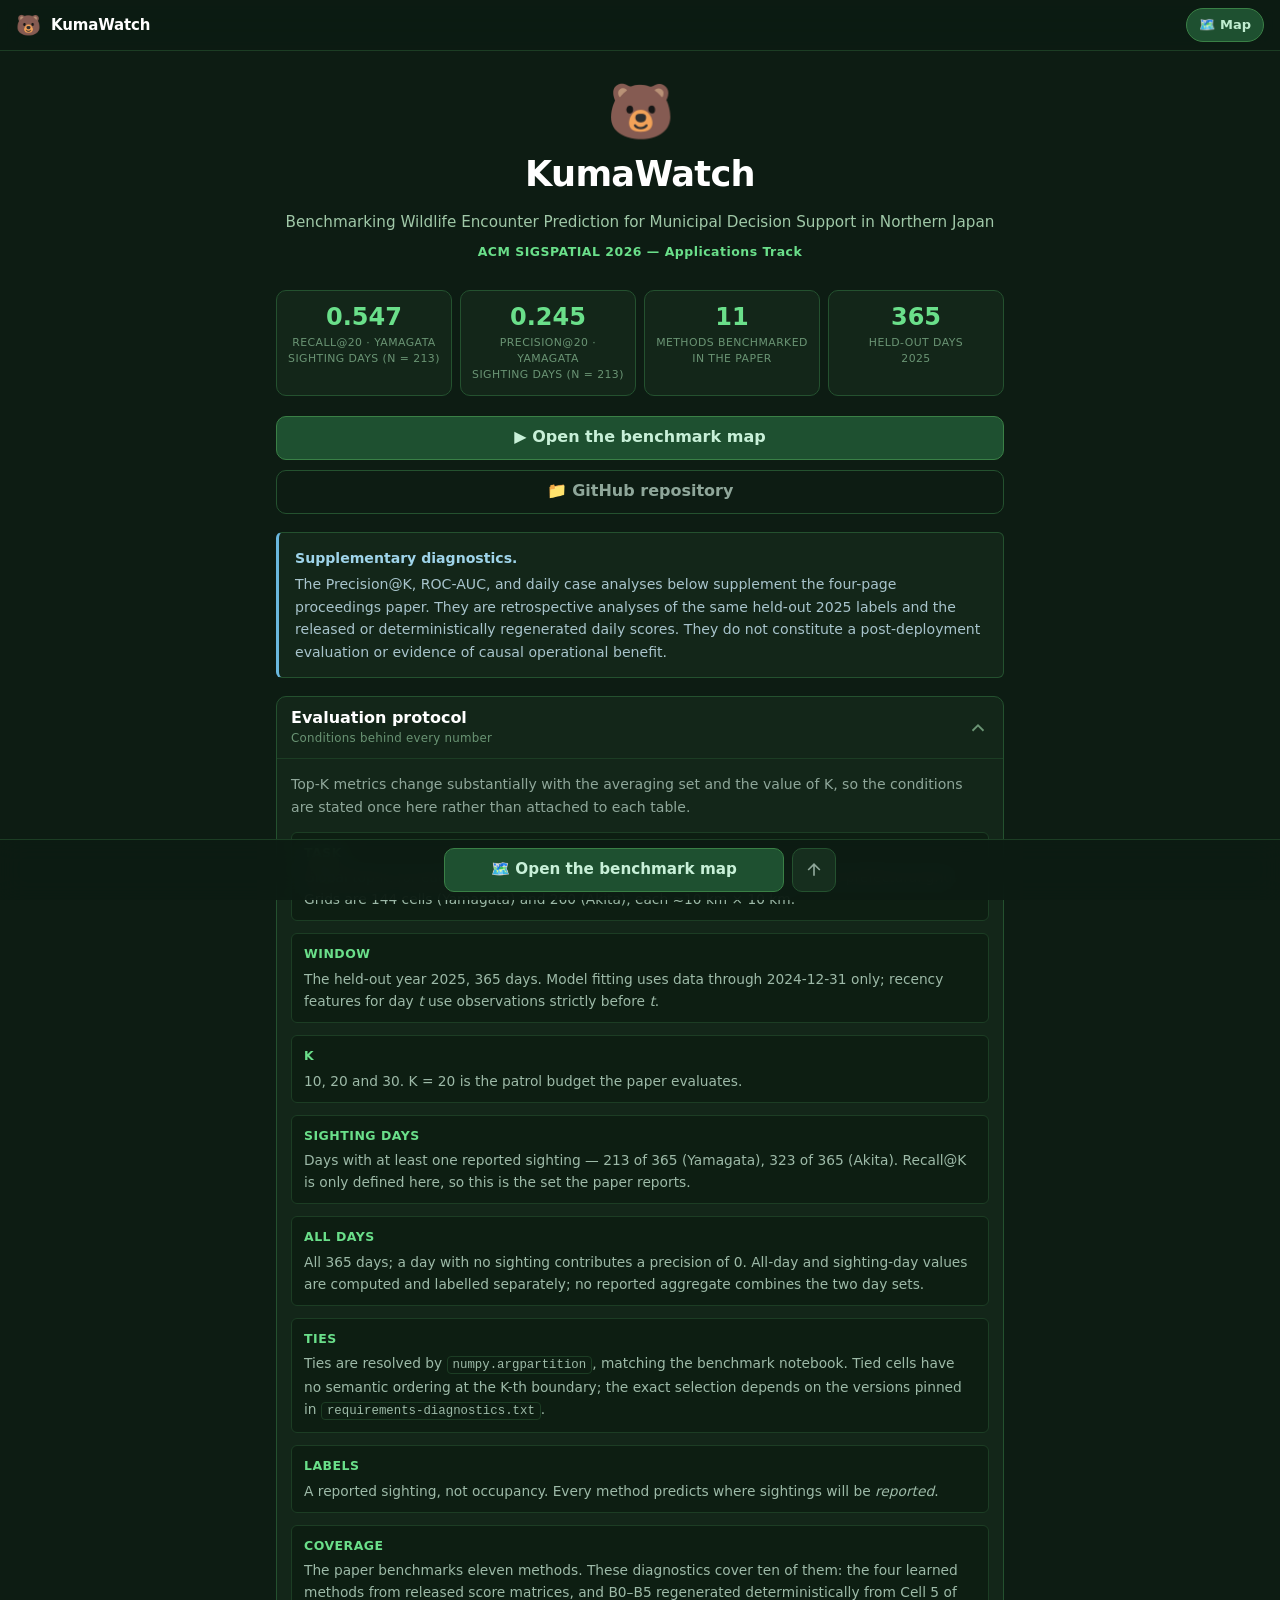
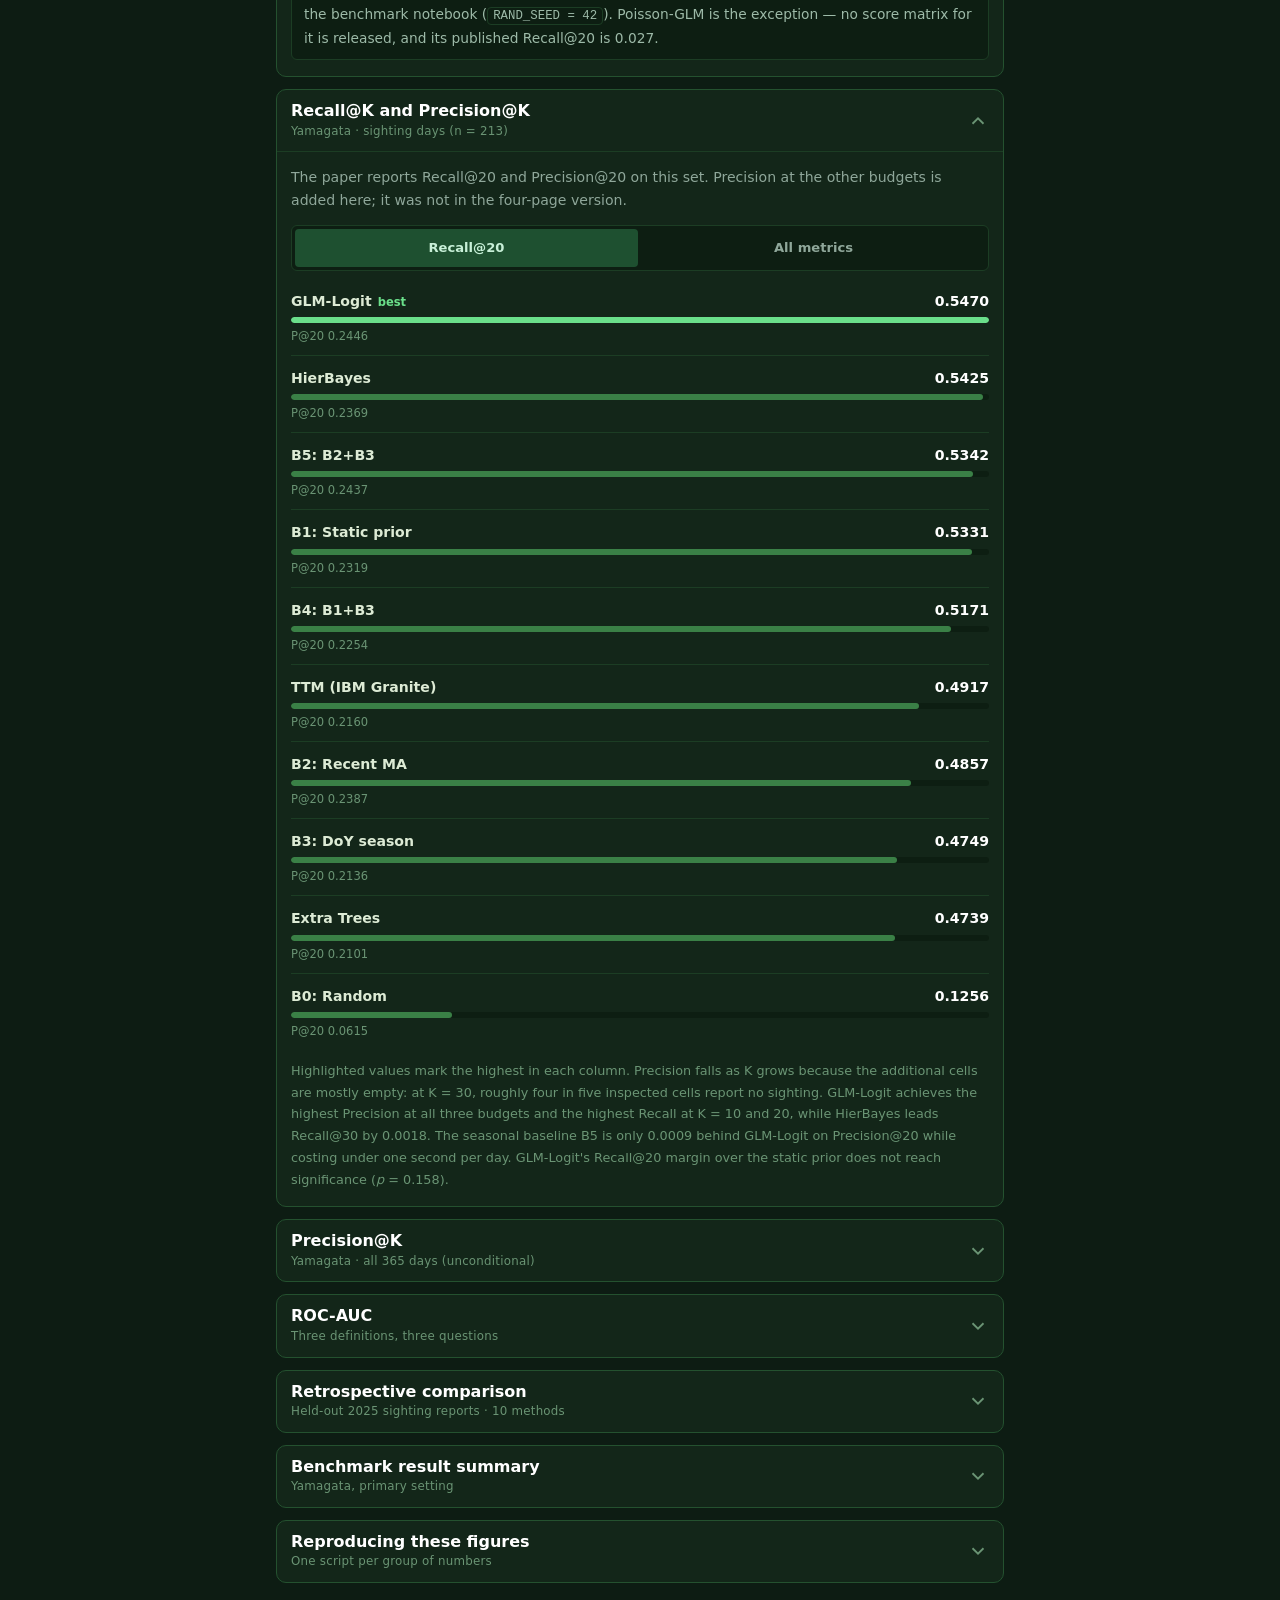
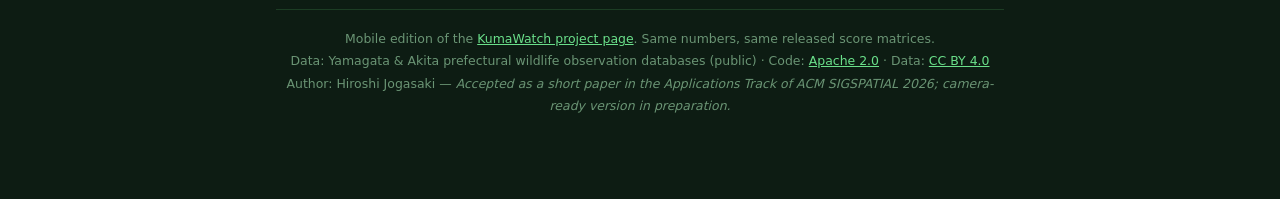
==== index.html @ cf64070d "Add the mobile edition of the KumaWatch site Rebuilds the KumaWatch GitHub Pages site (landing page " ====
<!DOCTYPE html>
<html lang="en">
<head>
<meta charset="UTF-8">
<meta name="viewport" content="width=device-width,initial-scale=1,viewport-fit=cover">
<meta name="theme-color" content="#0d1c13">
<meta name="description" content="KumaWatch — mobile edition. Cost-annotated top-K benchmark of eleven wildlife-encounter prediction methods on held-out 2025 sighting records from Yamagata and Akita, Japan.">
<meta name="apple-mobile-web-app-capable" content="yes">
<meta name="mobile-web-app-capable" content="yes">
<meta name="apple-mobile-web-app-status-bar-style" content="black-translucent">
<meta name="apple-mobile-web-app-title" content="KumaWatch">
<meta name="format-detection" content="telephone=no">
<title>KumaWatch 🐻 — Cost-Annotated Top-K Benchmark (Mobile)</title>
<link rel="manifest" href="manifest.webmanifest">
<link rel="icon" href="icons/icon.svg" type="image/svg+xml">
<link rel="apple-touch-icon" href="icons/apple-touch-icon.png">
<link rel="stylesheet" href="assets/base.css">
<link rel="stylesheet" href="assets/index.css">
</head>
<body>

<header class="topbar">
  <span class="mark" aria-hidden="true">🐻</span>
  <span class="name">KumaWatch</span>
  <span class="spacer"></span>
  <a class="go" href="map.html">🗺️ Map</a>
</header>

<div class="wrap">

  <div class="hero">
    <div class="bear" aria-hidden="true">🐻</div>
    <h1>KumaWatch</h1>
    <p class="sub">Benchmarking Wildlife Encounter Prediction for Municipal Decision Support in Northern Japan</p>
    <p class="conf">ACM SIGSPATIAL 2026 — Applications Track</p>
  </div>

  <div class="stats">
    <div class="stat"><div class="stat-num">0.547</div><div class="stat-lbl">Recall@20 · Yamagata<br>sighting days (n = 213)</div></div>
    <div class="stat"><div class="stat-num">0.245</div><div class="stat-lbl">Precision@20 · Yamagata<br>sighting days (n = 213)</div></div>
    <div class="stat"><div class="stat-num">11</div><div class="stat-lbl">Methods benchmarked<br>in the paper</div></div>
    <div class="stat"><div class="stat-num">365</div><div class="stat-lbl">Held-out days<br>2025</div></div>
  </div>

  <a class="btn" href="map.html">▶ Open the benchmark map</a>
  <a class="btn btn-outline" href="https://github.com/Global-jogasaki/KumaWatch" target="_blank" rel="noopener">📁 GitHub repository</a>

  <div class="a2hs" id="a2hs" hidden>
    <div>Tap <b>Share</b> → <b>Add to Home Screen</b> to keep KumaWatch one tap away. The map then also opens without a network connection.</div>
    <button type="button" id="a2hs-close" aria-label="Dismiss">×</button>
  </div>

  <div class="notice">
    <strong>Supplementary diagnostics.</strong>
    The Precision@K, ROC-AUC, and daily case analyses below supplement the four-page proceedings paper. They are retrospective analyses of the same held-out 2025 labels and the released or deterministically regenerated daily scores. They do not constitute a post-deployment evaluation or evidence of causal operational benefit.
  </div>

  <!-- ── Protocol ─────────────────────────────────────────────────────── -->
  <details class="acc" open>
    <summary>
      <span class="s-txt"><b>Evaluation protocol</b><span>Conditions behind every number</span></span>
      <svg class="chev" viewBox="0 0 24 24" fill="none" stroke="currentColor" stroke-width="2" aria-hidden="true"><path d="M6 9l6 6 6-6"/></svg>
    </summary>
    <div class="body">
      <p class="lead">Top-K metrics change substantially with the averaging set and the value of K, so the conditions are stated once here rather than attached to each table.</p>
      <dl class="dl">
        <div><dt>Task</dt><dd>Global top-K: for each day, the K cells with the highest score across the whole prefectural grid. Grids are 144 cells (Yamagata) and 260 (Akita), each ≈10 km × 10 km.</dd></div>
        <div><dt>Window</dt><dd>The held-out year 2025, 365 days. Model fitting uses data through 2024-12-31 only; recency features for day <em>t</em> use observations strictly before <em>t</em>.</dd></div>
        <div><dt>K</dt><dd>10, 20 and 30. K = 20 is the patrol budget the paper evaluates.</dd></div>
        <div><dt>Sighting days</dt><dd>Days with at least one reported sighting — 213 of 365 (Yamagata), 323 of 365 (Akita). Recall@K is only defined here, so this is the set the paper reports.</dd></div>
        <div><dt>All days</dt><dd>All 365 days; a day with no sighting contributes a precision of 0. All-day and sighting-day values are computed and labelled separately; no reported aggregate combines the two day sets.</dd></div>
        <div><dt>Ties</dt><dd>Ties are resolved by <code>numpy.argpartition</code>, matching the benchmark notebook. Tied cells have no semantic ordering at the K-th boundary; the exact selection depends on the versions pinned in <code>requirements-diagnostics.txt</code>.</dd></div>
        <div><dt>Labels</dt><dd>A reported sighting, not occupancy. Every method predicts where sightings will be <em>reported</em>.</dd></div>
        <div><dt>Coverage</dt><dd>The paper benchmarks eleven methods. These diagnostics cover ten of them: the four learned methods from released score matrices, and B0–B5 regenerated deterministically from Cell 5 of the benchmark notebook (<code>RAND_SEED = 42</code>). Poisson-GLM is the exception — no score matrix for it is released, and its published Recall@20 is 0.027.</dd></div>
      </dl>
    </div>
  </details>

  <!-- ── Recall / Precision, sighting days ────────────────────────────── -->
  <details class="acc" open>
    <summary>
      <span class="s-txt"><b>Recall@K and Precision@K</b><span>Yamagata · sighting days (n = 213)</span></span>
      <svg class="chev" viewBox="0 0 24 24" fill="none" stroke="currentColor" stroke-width="2" aria-hidden="true"><path d="M6 9l6 6 6-6"/></svg>
    </summary>
    <div class="body">
      <p class="lead">The paper reports Recall@20 and Precision@20 on this set. Precision at the other budgets is added here; it was not in the four-page version.</p>
      <div class="metric" data-bar-col="3" data-sub-col="4">
        <div class="seg" role="tablist" aria-label="View">
          <button type="button" role="tab" aria-selected="true" data-view="bars">Recall@20</button>
          <button type="button" role="tab" aria-selected="false" data-view="table">All metrics</button>
        </div>
        <div class="bars" data-view-panel="bars"></div>
        <div data-view-panel="table" hidden>
          <div class="tbl-wrap">
            <table>
              <thead><tr><th scope="col">Method</th><th scope="col">R@10</th><th scope="col">P@10</th><th scope="col">R@20</th><th scope="col">P@20</th><th scope="col">R@30</th><th scope="col">P@30</th></tr></thead>
              <tbody>
                <tr><td>GLM-Logit</td><td class="n best">0.3448</td><td class="n best">0.3052</td><td class="n best">0.5470</td><td class="n best">0.2446</td><td class="n">0.6904</td><td class="n best">0.2106</td></tr>
                <tr><td>HierBayes</td><td class="n">0.3280</td><td class="n">0.2826</td><td class="n">0.5425</td><td class="n">0.2369</td><td class="n best">0.6922</td><td class="n">0.2094</td></tr>
                <tr><td>B5: B2+B3</td><td class="n">0.3326</td><td class="n">0.3005</td><td class="n">0.5342</td><td class="n">0.2437</td><td class="n">0.6604</td><td class="n">0.2086</td></tr>
                <tr><td>B1: Static prior</td><td class="n">0.2864</td><td class="n">0.2441</td><td class="n">0.5331</td><td class="n">0.2319</td><td class="n">0.6588</td><td class="n">0.1973</td></tr>
                <tr><td>B4: B1+B3</td><td class="n">0.3204</td><td class="n">0.2671</td><td class="n">0.5171</td><td class="n">0.2254</td><td class="n">0.6441</td><td class="n">0.1961</td></tr>
                <tr><td>TTM (IBM Granite)</td><td class="n">0.2906</td><td class="n">0.2399</td><td class="n">0.4917</td><td class="n">0.2160</td><td class="n">0.6201</td><td class="n">0.1862</td></tr>
                <tr><td>B2: Recent MA</td><td class="n">0.3106</td><td class="n">0.2925</td><td class="n">0.4857</td><td class="n">0.2387</td><td class="n">0.6066</td><td class="n">0.2019</td></tr>
                <tr><td>B3: DoY season</td><td class="n">0.3048</td><td class="n">0.2573</td><td class="n">0.4749</td><td class="n">0.2136</td><td class="n">0.5871</td><td class="n">0.1862</td></tr>
                <tr><td>Extra Trees</td><td class="n">0.2927</td><td class="n">0.2427</td><td class="n">0.4739</td><td class="n">0.2101</td><td class="n">0.6066</td><td class="n">0.1848</td></tr>
                <tr><td>B0: Random</td><td class="n">0.0602</td><td class="n">0.0624</td><td class="n">0.1256</td><td class="n">0.0615</td><td class="n">0.1860</td><td class="n">0.0612</td></tr>
              </tbody>
            </table>
          </div>
          <p class="swipe-hint">← swipe the table →</p>
        </div>
      </div>
      <p class="tnote">Highlighted values mark the highest in each column. Precision falls as K grows because the additional cells are mostly empty: at K = 30, roughly four in five inspected cells report no sighting. GLM-Logit achieves the highest Precision at all three budgets and the highest Recall at K = 10 and 20, while HierBayes leads Recall@30 by 0.0018. The seasonal baseline B5 is only 0.0009 behind GLM-Logit on Precision@20 while costing under one second per day. GLM-Logit's Recall@20 margin over the static prior does not reach significance (<em>p</em> = 0.158).</p>
    </div>
  </details>

  <!-- ── Precision, all days ──────────────────────────────────────────── -->
  <details class="acc">
    <summary>
      <span class="s-txt"><b>Precision@K</b><span>Yamagata · all 365 days (unconditional)</span></span>
      <svg class="chev" viewBox="0 0 24 24" fill="none" stroke="currentColor" stroke-width="2" aria-hidden="true"><path d="M6 9l6 6 6-6"/></svg>
    </summary>
    <div class="body">
      <p class="lead">The same predictions, now averaged over all 365 days. This unconditional measure answers a different operational question: the average daily yield when a patrol is dispatched every day. It is reported separately from the sighting-day precision used in the paper.</p>
      <div class="metric" data-bar-col="2" data-sub-col="4">
        <div class="seg" role="tablist" aria-label="View">
          <button type="button" role="tab" aria-selected="true" data-view="bars">P@20</button>
          <button type="button" role="tab" aria-selected="false" data-view="table">All metrics</button>
        </div>
        <div class="bars" data-view-panel="bars"></div>
        <div data-view-panel="table" hidden>
          <div class="tbl-wrap">
            <table>
              <thead><tr><th scope="col">Method</th><th scope="col">P@10</th><th scope="col">P@20</th><th scope="col">P@30</th><th scope="col">P@20, sighting days</th></tr></thead>
              <tbody>
                <tr><td>GLM-Logit</td><td class="n best">0.1781</td><td class="n best">0.1427</td><td class="n best">0.1229</td><td class="n flat">0.2446</td></tr>
                <tr><td>B5: B2+B3</td><td class="n">0.1753</td><td class="n">0.1422</td><td class="n">0.1217</td><td class="n flat">0.2437</td></tr>
                <tr><td>B2: Recent MA</td><td class="n">0.1707</td><td class="n">0.1393</td><td class="n">0.1178</td><td class="n flat">0.2387</td></tr>
                <tr><td>HierBayes</td><td class="n">0.1649</td><td class="n">0.1382</td><td class="n">0.1222</td><td class="n flat">0.2369</td></tr>
                <tr><td>B4: B1+B3</td><td class="n">0.1559</td><td class="n">0.1315</td><td class="n">0.1144</td><td class="n flat">0.2254</td></tr>
                <tr><td>B1: Static prior</td><td class="n">0.1425</td><td class="n">0.1353</td><td class="n">0.1152</td><td class="n flat">0.2319</td></tr>
                <tr><td>B3: DoY season</td><td class="n">0.1501</td><td class="n">0.1247</td><td class="n">0.1087</td><td class="n flat">0.2136</td></tr>
                <tr><td>TTM (IBM Granite)</td><td class="n">0.1400</td><td class="n">0.1260</td><td class="n">0.1087</td><td class="n flat">0.2160</td></tr>
                <tr><td>Extra Trees</td><td class="n">0.1416</td><td class="n">0.1226</td><td class="n">0.1079</td><td class="n flat">0.2101</td></tr>
                <tr><td>B0: Random</td><td class="n">0.0364</td><td class="n">0.0359</td><td class="n">0.0357</td><td class="n flat">0.0615</td></tr>
              </tbody>
            </table>
          </div>
          <p class="swipe-hint">← swipe the table →</p>
        </div>
      </div>
      <p class="tnote">Values from the two tables are not directly interchangeable because they condition on different day sets. The right-hand column repeats the sighting-day Precision@20 only to quantify the effect of this conditioning.</p>
    </div>
  </details>

  <!-- ── ROC-AUC ──────────────────────────────────────────────────────── -->
  <details class="acc">
    <summary>
      <span class="s-txt"><b>ROC-AUC</b><span>Three definitions, three questions</span></span>
      <svg class="chev" viewBox="0 0 24 24" fill="none" stroke="currentColor" stroke-width="2" aria-hidden="true"><path d="M6 9l6 6 6-6"/></svg>
    </summary>
    <div class="body">
      <p class="lead">ROC-AUC is reported as a supplementary threshold-free diagnostic. It does not replace Recall@K or Precision@K, which correspond directly to the fixed daily patrol budget. “ROC-AUC” is not one number — these three are computed from the same scores and answer different questions.</p>
      <div class="metric" data-bar-col="1" data-sub-col="2">
        <div class="seg" role="tablist" aria-label="View">
          <button type="button" role="tab" aria-selected="true" data-view="bars">Pooled</button>
          <button type="button" role="tab" aria-selected="false" data-view="table">All three</button>
        </div>
        <div class="bars" data-view-panel="bars"></div>
        <div data-view-panel="table" hidden>
          <div class="tbl-wrap">
            <table>
              <thead><tr><th scope="col">Method</th><th scope="col">Pooled cell-day</th><th scope="col">Mean daily cross-sectional</th><th scope="col">Mean per-cell temporal</th></tr></thead>
              <tbody>
                <tr><td>GLM-Logit</td><td class="n best">0.9090</td><td class="n best">0.8614</td><td class="n best">0.7373</td></tr>
                <tr><td>HierBayes</td><td class="n">0.9080</td><td class="n">0.8598</td><td class="n">0.7333</td></tr>
                <tr><td>B2: Recent MA</td><td class="n">0.8839</td><td class="n">0.8012</td><td class="n">0.6932</td></tr>
                <tr><td>Extra Trees</td><td class="n">0.8831</td><td class="n">0.8237</td><td class="n">0.7057</td></tr>
                <tr><td>B5: B2+B3</td><td class="n">0.8436</td><td class="n">0.8352</td><td class="n">0.5497</td></tr>
                <tr><td>TTM (IBM Granite)</td><td class="n">0.8415</td><td class="n">0.8311</td><td class="n">0.6178</td></tr>
                <tr><td>B3: DoY season</td><td class="n">0.8327</td><td class="n">0.7763</td><td class="n">0.6631</td></tr>
                <tr><td>B1: Static prior</td><td class="n">0.8269</td><td class="n">0.8492</td><td class="n">0.5000</td></tr>
                <tr><td>B4: B1+B3</td><td class="n">0.8183</td><td class="n">0.8410</td><td class="n">0.4994</td></tr>
                <tr><td>B0: Random</td><td class="n">0.4960</td><td class="n">0.4857</td><td class="n">0.5022</td></tr>
              </tbody>
            </table>
          </div>
          <p class="swipe-hint">← swipe the table →</p>
        </div>
      </div>
      <p class="tnote">Highlighted values mark the highest in each column. <strong>Pooled</strong> ranks all 52,560 cell-days at once. <strong>Daily cross-sectional</strong> ranks the 144 cells within each day and takes the unweighted mean over the 213 days with a mixed outcome — the closest of the three to the patrol decision. <strong>Per-cell temporal</strong> ranks the 365 days within each cell, an unweighted mean over the 90 cells that had both outcomes; it measures a different task from the one this benchmark scores.</p>
      <div class="callout">
        <strong>Two readings that only appear once the definitions are separated.</strong>
        The static prior's pooled AUC of 0.827, despite having no temporal variation at all, illustrates that pooled cell-day AUC can be high without any ability to rank days within a cell — where it scores exactly 0.500. And Extra Trees exceeds TTM under pooled ROC-AUC (0.883 vs 0.842) while ranking below it on Recall@20 (0.474 vs 0.492). Which method looks better depends on the metric, which is the paper's argument for choosing the metric from the decision rather than from convention.
      </div>
    </div>
  </details>

  <!-- ── Retrospective comparison ─────────────────────────────────────── -->
  <details class="acc">
    <summary>
      <span class="s-txt"><b>Retrospective comparison</b><span>Held-out 2025 sighting reports · 10 methods</span></span>
      <svg class="chev" viewBox="0 0 24 24" fill="none" stroke="currentColor" stroke-width="2" aria-hidden="true"><path d="M6 9l6 6 6-6"/></svg>
    </summary>
    <div class="body">
      <p class="lead">For each of the ten methods with released or deterministically regenerated 2025 cell-day score matrices, the repository publishes the predicted top-20 cells beside the cells that actually reported a sighting, decomposed into true positives, false positives and false negatives, with the pairwise top-20 agreement between methods. This produces 3,650 method-day rows per prefecture in <code>results/daily_diagnostics_&lt;pref&gt;_2025.csv</code>.</p>
      <p class="lead">The cases below are selected automatically by the stated deterministic criteria rather than manually chosen for favourable visual appearance. The set intentionally includes both low-performing and relatively favourable cases.</p>
      <div class="cases">
        <div class="case">
          <div class="crit">Most sightings in 2025</div>
          <div class="date">2025-10-15</div>
          <div class="grid">
            <div class="kv"><div class="k">Sighting cells</div><div class="v">30</div></div>
            <div class="kv"><div class="k">GLM-Logit R@20</div><div class="v">0.467</div></div>
            <div class="kv"><div class="k">Static prior R@20</div><div class="v">0.433</div></div>
            <div class="kv"><div class="k">Jaccard@20 GLM/ET</div><div class="v">0.538</div></div>
          </div>
        </div>
        <div class="case">
          <div class="crit">Median GLM-Logit Recall@20</div>
          <div class="date">2025-06-27</div>
          <div class="grid">
            <div class="kv"><div class="k">Sighting cells</div><div class="v">19</div></div>
            <div class="kv"><div class="k">GLM-Logit R@20</div><div class="v">0.526</div></div>
            <div class="kv"><div class="k">Static prior R@20</div><div class="v">0.526</div></div>
            <div class="kv"><div class="k">Jaccard@20 GLM/ET</div><div class="v">0.481</div></div>
          </div>
        </div>
        <div class="case">
          <div class="crit">Lowest GLM-Logit Recall@20</div>
          <div class="date">2025-01-01</div>
          <div class="grid">
            <div class="kv"><div class="k">Sighting cells</div><div class="v">1</div></div>
            <div class="kv"><div class="k">GLM-Logit R@20</div><div class="v warn">0.000</div></div>
            <div class="kv"><div class="k">Static prior R@20</div><div class="v">1.000</div></div>
            <div class="kv"><div class="k">Jaccard@20 GLM/ET</div><div class="v">0.739</div></div>
          </div>
        </div>
        <div class="case">
          <div class="crit">Largest GLM-Logit − static-prior gap</div>
          <div class="date">2025-06-24</div>
          <div class="grid">
            <div class="kv"><div class="k">Sighting cells</div><div class="v">6</div></div>
            <div class="kv"><div class="k">GLM-Logit R@20</div><div class="v">0.833</div></div>
            <div class="kv"><div class="k">Static prior R@20</div><div class="v">0.333</div></div>
            <div class="kv"><div class="k">Jaccard@20 GLM/ET</div><div class="v">0.481</div></div>
          </div>
        </div>
        <div class="case">
          <div class="crit">Lowest GLM-Logit vs ET agreement</div>
          <div class="date">2025-07-09</div>
          <div class="grid">
            <div class="kv"><div class="k">Sighting cells</div><div class="v">10</div></div>
            <div class="kv"><div class="k">GLM-Logit R@20</div><div class="v">0.700</div></div>
            <div class="kv"><div class="k">Static prior R@20</div><div class="v">0.800</div></div>
            <div class="kv"><div class="k">Jaccard@20 GLM/ET</div><div class="v warn">0.379</div></div>
          </div>
        </div>
      </div>
      <p class="tnote">Highlighted values identify the metric that triggered each deterministic selection criterion; they do not necessarily indicate model failure. On 2025-01-01, the single cell that reported a sighting was outside GLM-Logit's top 20 but inside the static prior's top 20. On a one-sighting day, Recall@20 is binary — either 0 or 1 — and is therefore highly sensitive to the rank of a single cell. It should not be treated as a stable estimate of overall model performance. On the highest-volume day, GLM-Logit and the static prior differ by only one captured sighting within the top-20 budget (14 versus 13 of 30). This is a single diagnostic case and does not establish a general relationship between sighting volume and model agreement.</p>
      <div class="callout nogo">
        <strong>What this is not.</strong> These are predictions compared retrospectively against held-out records. KumaWatch has not been evaluated in operation: no patrol routes, deployment period, control municipality or staff-decision records exist in this dataset, so no claim is made about patrol efficiency, injuries avoided or capture rates. Downstream uses of HierBayes posterior variance and of the Extra Trees environmental covariates are untested rather than refuted.
      </div>
    </div>
  </details>

  <!-- ── Headline summary ─────────────────────────────────────────────── -->
  <details class="acc">
    <summary>
      <span class="s-txt"><b>Benchmark result summary</b><span>Yamagata, primary setting</span></span>
      <svg class="chev" viewBox="0 0 24 24" fill="none" stroke="currentColor" stroke-width="2" aria-hidden="true"><path d="M6 9l6 6 6-6"/></svg>
    </summary>
    <div class="body">
      <dl class="dl">
        <div><dt>GLM-Logit</dt><dd>Highest Recall@20 (0.547) among all eleven benchmarked methods, and highest Precision@20 (0.245) among the ten covered by these supplementary diagnostics. Its Recall@20 margin over the static prior is +0.014 and does not approach significance (<em>p</em> = 0.158), while the inexpensive seasonal baseline B5 is only 0.0009 behind on Precision@20. On Recall@20, the static prior — a method with no model, no features and no daily computation — is statistically indistinguishable from GLM-Logit in this setting.</dd></div>
        <div><dt>HierBayes</dt><dd>Recall@20 = 0.542; no improvement over GLM-Logit on Yamagata (<em>p</em> = 0.621) at roughly sixty times the runtime. Posterior-uncertainty applications were not evaluated.</dd></div>
        <div><dt>TTM</dt><dd>Significantly worse than the static prior on Yamagata (Δ = −0.041, <em>p</em> = 0.0004), at about four hours of API inference per day. On Akita it also trails, but not significantly (Δ = −0.010, <em>p</em> = 0.364).</dd></div>
        <div><dt>Extra Trees</dt><dd>At Recall@20, Extra Trees underperforms the other non-ablation learned methods and is strongly miscalibrated (Brier Skill Score = −1.63). It nevertheless exceeds TTM under pooled ROC-AUC, illustrating that model ordering depends on the evaluation metric. Cross-method disagreement is not evidence of useful complementarity.</dd></div>
      </dl>
    </div>
  </details>

  <!-- ── Reproduction ─────────────────────────────────────────────────── -->
  <details class="acc">
    <summary>
      <span class="s-txt"><b>Reproducing these figures</b><span>One script per group of numbers</span></span>
      <svg class="chev" viewBox="0 0 24 24" fill="none" stroke="currentColor" stroke-width="2" aria-hidden="true"><path d="M6 9l6 6 6-6"/></svg>
    </summary>
    <div class="body">
      <dl class="dl">
        <div><dt>Environment</dt><dd><code>pip install -r requirements-diagnostics.txt</code></dd></div>
        <div><dt>Supplementary Precision, ROC-AUC and daily case tables</dt><dd><code>python scripts/daily_diagnostics.py</code></dd></div>
        <div><dt>Published significance tests (Δ, 95% CI, permutation <em>p</em>)</dt><dd><code>python scripts/table2_significance.py</code></dd></div>
        <div><dt>Calibration metrics (Brier, Brier Skill Score)</dt><dd><code>python scripts/calibration_validation.py</code></dd></div>
        <div><dt>Cross-method top-K agreement (Jaccard@K)</dt><dd><code>python scripts/crosslayer_jaccard.py --check</code></dd></div>
        <div><dt>This mobile build</dt><dd><code>python tools/build_data.py</code> — re-extracts the daily score matrices from the desktop map into <code>data/yamagata_2025.json</code>.</dd></div>
      </dl>
    </div>
  </details>

  <div class="foot">
    Mobile edition of the <a href="https://global-jogasaki.github.io/KumaWatch/" target="_blank" rel="noopener">KumaWatch project page</a>. Same numbers, same released score matrices.<br>
    Data: Yamagata &amp; Akita prefectural wildlife observation databases (public) ·
    Code: <a href="https://github.com/Global-jogasaki/KumaWatch" target="_blank" rel="noopener">Apache 2.0</a> ·
    Data: <a href="https://creativecommons.org/licenses/by/4.0/" target="_blank" rel="noopener">CC BY 4.0</a><br>
    Author: Hiroshi Jogasaki — <em>Accepted as a short paper in the Applications Track of ACM SIGSPATIAL 2026; camera-ready version in preparation.</em>
  </div>

</div>

<nav class="actionbar">
  <a class="btn" href="map.html">🗺️ Open the benchmark map</a>
  <button class="top" type="button" id="to-top" aria-label="Back to top">
    <svg width="20" height="20" viewBox="0 0 24 24" fill="none" stroke="currentColor" stroke-width="2" aria-hidden="true"><path d="M12 19V5M5 12l7-7 7 7"/></svg>
  </button>
</nav>

<script src="assets/index.js" defer></script>
</body>
</html>
---- assets/base.css ----
/* ==========================================================================
   KumaWatch mobile — shared tokens and primitives
   Phone-first: every rule here targets a 320–430 px viewport; wider screens
   are handled by the two min-width blocks at the end of each file.
   ========================================================================== */

:root {
  color-scheme: dark;

  --bg:        #0d1c13;
  --surface:   #162e1e;
  --surface-2: #132619;
  --sunken:    #0d1e12;
  --line:      #24512f;
  --line-soft: #1c3d24;
  --text:      #ddebd5;
  --text-hi:   #ffffff;
  --muted:     #8fa79a;
  --muted-2:   #6a9474;
  --accent:    #6adf8a;
  --accent-dk: #1e5030;
  --info:      #6ab8df;
  --warn:      #dfa050;

  --alert: #e81515;
  --high:  #f06520;
  --mid:   #e0b800;
  --low:   #28a030;

  --r-sm: 6px;
  --r-md: 10px;
  --r-lg: 16px;

  /* Horizontal page gutter, widened on notched devices in landscape. */
  --gut-l: max(16px, env(safe-area-inset-left));
  --gut-r: max(16px, env(safe-area-inset-right));

  /* Minimum comfortable touch target (Apple HIG: 44 pt). */
  --tap: 44px;

  --font: -apple-system, BlinkMacSystemFont, "Hiragino Kaku Gothic ProN",
          "Hiragino Sans", "Segoe UI", Meiryo, system-ui, sans-serif;
}

* { margin: 0; padding: 0; box-sizing: border-box; }

/* Components below set display explicitly, which would otherwise beat the
   user-agent rule for [hidden]. */
[hidden] { display: none !important; }

html {
  /* Stop iOS from inflating text when the phone is rotated to landscape. */
  -webkit-text-size-adjust: 100%;
  text-size-adjust: 100%;
}

body {
  font-family: var(--font);
  background: var(--bg);
  color: var(--text);
  font-size: 16px;
  line-height: 1.65;
  -webkit-font-smoothing: antialiased;
  /* Long words and URLs must not force a horizontal scrollbar on a phone. */
  overflow-wrap: break-word;
}

a { color: var(--accent); }

/* Suppress the grey iOS flash and replace it with explicit :active states,
   which stay legible on a dark background. */
a, button, summary, [role="button"] {
  -webkit-tap-highlight-color: transparent;
  /* Removes the 300 ms double-tap-to-zoom delay on interactive elements. */
  touch-action: manipulation;
}

button, select, input { font: inherit; color: inherit; }

/* iOS zooms the viewport when a focused control is under 16 px. */
select, input, textarea { font-size: 16px; }

code {
  font-family: ui-monospace, SFMono-Regular, Menlo, monospace;
  font-size: .9em;
  background: var(--sunken);
  border: 1px solid var(--line-soft);
  border-radius: 4px;
  padding: 1px 5px;
}

:focus-visible {
  outline: 2px solid var(--accent);
  outline-offset: 2px;
}

.sr-only {
  position: absolute; width: 1px; height: 1px;
  padding: 0; margin: -1px; overflow: hidden;
  clip-path: inset(50%); white-space: nowrap;
}

/* Risk tiers — shared by the index legend and the map. */
.t-alert { background: var(--alert); color: #fff; }
.t-high  { background: var(--high);  color: #fff; }
.t-mid   { background: var(--mid);   color: #1a1000; }
.t-low   { background: var(--low);   color: #d8f8d0; }

@media (prefers-reduced-motion: reduce) {
  *, *::before, *::after {
    animation-duration: .01ms !important;
    animation-iteration-count: 1 !important;
    transition-duration: .01ms !important;
    scroll-behavior: auto !important;
  }
}
---- assets/index.css ----
/* ==========================================================================
   KumaWatch mobile — landing page
   ========================================================================== */

body {
  padding-bottom: calc(76px + env(safe-area-inset-bottom));
}

/* ── sticky top bar ─────────────────────────────────────────────────────── */
.topbar {
  position: sticky; top: 0; z-index: 40;
  display: flex; align-items: center; gap: 10px;
  padding: 8px var(--gut-r) 8px var(--gut-l);
  padding-top: calc(8px + env(safe-area-inset-top));
  background: rgba(13, 28, 19, .88);
  backdrop-filter: saturate(160%) blur(12px);
  -webkit-backdrop-filter: saturate(160%) blur(12px);
  border-bottom: 1px solid var(--line-soft);
}
.topbar .mark { font-size: 20px; line-height: 1; }
.topbar .name { font-size: 15px; font-weight: 800; color: var(--text-hi); letter-spacing: -.01em; }
.topbar .spacer { flex: 1; }
.topbar .go {
  display: inline-flex; align-items: center; gap: 5px;
  min-height: 34px; padding: 0 12px;
  background: var(--accent-dk); border: 1px solid #3a8046;
  border-radius: 999px; color: #c0ecd0;
  font-size: 13px; font-weight: 700; text-decoration: none;
}
.topbar .go:active { background: #2a6840; }

/* ── page shell ─────────────────────────────────────────────────────────── */
.wrap { padding: 0 var(--gut-r) 0 var(--gut-l); max-width: 760px; margin: 0 auto; }

.hero { text-align: center; padding: 26px 0 8px; }
.hero .bear { font-size: 54px; line-height: 1; }
.hero h1 {
  font-size: clamp(1.7rem, 9vw, 2.2rem); font-weight: 800;
  color: var(--text-hi); letter-spacing: -.02em; margin: 6px 0 8px;
}
.hero .sub { font-size: .95rem; color: #a0c8a8; line-height: 1.5; }
.hero .conf {
  font-size: .78rem; color: var(--accent); font-weight: 700;
  letter-spacing: .04em; margin-top: 8px;
}

/* ── stat grid ──────────────────────────────────────────────────────────── */
.stats {
  display: grid; grid-template-columns: 1fr 1fr; gap: 8px; margin: 20px 0;
}
.stat {
  background: var(--surface-2); border: 1px solid var(--line);
  border-radius: var(--r-md); padding: 12px 10px; text-align: center;
}
.stat-num {
  font-size: 1.5rem; font-weight: 800; color: var(--accent);
  font-variant-numeric: tabular-nums; line-height: 1.2;
}
.stat-lbl {
  font-size: .68rem; color: var(--muted-2); line-height: 1.45;
  letter-spacing: .04em; text-transform: uppercase; margin-top: 3px;
}

/* ── buttons ────────────────────────────────────────────────────────────── */
.btn {
  display: flex; align-items: center; justify-content: center; gap: 8px;
  min-height: var(--tap); width: 100%;
  background: var(--accent-dk); border: 1px solid #3a8046;
  border-radius: var(--r-md); color: #c8f0d8;
  font-size: 1rem; font-weight: 700; text-decoration: none;
}
.btn:active { background: #2a6840; transform: scale(.99); }
.btn-outline { background: transparent; border-color: var(--line); color: var(--muted); }
.btn-outline:active { background: var(--surface); color: var(--text); }
.btn + .btn { margin-top: 10px; }

/* ── notice / callout ───────────────────────────────────────────────────── */
.notice, .callout {
  background: var(--surface-2); border: 1px solid var(--line);
  border-left: 3px solid var(--info); border-radius: var(--r-sm);
  padding: 14px 16px; font-size: .88rem; line-height: 1.6;
  color: #a8c4cc; margin: 18px 0;
}
.notice strong, .callout strong { color: #9fd4ea; display: block; margin-bottom: 4px; }
.callout { border-left-color: var(--accent); color: #a8c8b4; }
.callout strong { color: var(--accent); }
.callout.nogo { border-left-color: var(--warn); color: #c8b49a; }
.callout.nogo strong { color: var(--warn); }

/* ── accordion sections ─────────────────────────────────────────────────── */
.acc {
  background: var(--surface-2); border: 1px solid var(--line);
  border-radius: var(--r-md); margin: 12px 0; overflow: hidden;
}
.acc > summary {
  display: flex; align-items: center; gap: 10px;
  min-height: 56px; padding: 10px 14px; cursor: pointer;
  list-style: none; user-select: none; -webkit-user-select: none;
}
.acc > summary::-webkit-details-marker { display: none; }
.acc > summary:active { background: var(--surface); }
.acc .s-txt { flex: 1; min-width: 0; }
.acc .s-txt b { display: block; font-size: 1rem; color: var(--text-hi); font-weight: 700; line-height: 1.35; }
.acc .s-txt span { display: block; font-size: .74rem; color: var(--muted-2); letter-spacing: .02em; }
.acc .chev {
  flex: none; width: 22px; height: 22px; color: var(--muted-2);
  transition: transform .18s ease;
}
.acc[open] > summary .chev { transform: rotate(180deg); }
.acc .body { padding: 2px 14px 16px; border-top: 1px solid var(--line-soft); }

.lead { font-size: .88rem; color: var(--muted); margin: 12px 0; }
.tnote { font-size: .8rem; color: var(--muted-2); line-height: 1.7; margin-top: 10px; }

/* ── segmented control ──────────────────────────────────────────────────── */
.seg {
  display: flex; gap: 4px; padding: 3px; margin: 12px 0 10px;
  background: var(--sunken); border: 1px solid var(--line-soft);
  border-radius: var(--r-sm);
}
.seg button {
  flex: 1; min-height: 38px; border: 0; border-radius: 4px;
  background: transparent; color: var(--muted);
  font-size: .82rem; font-weight: 700; cursor: pointer;
}
.seg button[aria-selected="true"] { background: var(--accent-dk); color: #c8f0d8; }

/* ── metric bar list (compact view) ─────────────────────────────────────── */
.bars { display: flex; flex-direction: column; gap: 2px; }
.bar-row {
  display: grid; grid-template-columns: 1fr auto; align-items: center;
  gap: 4px 10px; padding: 9px 0; border-bottom: 1px solid var(--line-soft);
}
.bar-row:last-child { border-bottom: 0; }
.bar-name { font-size: .88rem; font-weight: 700; color: var(--text); }
.bar-name em { font-style: normal; color: var(--accent); font-size: .72rem; margin-left: 6px; }
.bar-val { font-size: .88rem; font-variant-numeric: tabular-nums; color: var(--text-hi); font-weight: 700; }
.bar-track {
  grid-column: 1 / -1; height: 6px; border-radius: 3px;
  background: var(--sunken); overflow: hidden;
}
.bar-fill { display: block; height: 100%; border-radius: 3px; background: #3a8046; }
.bar-row.top .bar-fill { background: var(--accent); }
.bar-sub { display: block; grid-column: 1 / -1; font-size: .72rem; color: var(--muted-2); font-variant-numeric: tabular-nums; }

/* ── scrollable table ───────────────────────────────────────────────────── */
.tbl-wrap {
  position: relative; overflow-x: auto; overscroll-behavior-x: contain;
  -webkit-overflow-scrolling: touch;
  border: 1px solid var(--line); border-radius: var(--r-sm);
  background: var(--surface-2);
}
table { border-collapse: separate; border-spacing: 0; width: 100%; font-size: .82rem; }
th, td { padding: 9px 11px; white-space: nowrap; }
th {
  position: sticky; top: 0; z-index: 2;
  text-align: left; background: var(--surface-2); color: var(--muted-2);
  font-size: .66rem; letter-spacing: .06em; text-transform: uppercase;
  border-bottom: 1px solid var(--line);
}
td { color: #b8d0c0; border-bottom: 1px solid var(--line-soft); }
tr:last-child td { border-bottom: 0; }
/* First column pinned so the method name stays readable while scrolling. */
th:first-child, td:first-child {
  position: sticky; left: 0; z-index: 3;
  background: var(--surface-2); color: var(--text-hi); font-weight: 600;
  box-shadow: 1px 0 0 var(--line-soft);
}
th:first-child { z-index: 4; }
td.n { text-align: right; font-variant-numeric: tabular-nums; }
td.best { color: var(--accent); font-weight: 700; }
td.warn { color: var(--warn); font-weight: 700; }
td.flat { color: var(--muted); }
.swipe-hint {
  font-size: .72rem; color: var(--muted-2); text-align: right;
  margin-top: 6px; transition: opacity .3s;
}

/* ── definition lists ───────────────────────────────────────────────────── */
.dl { display: flex; flex-direction: column; gap: 12px; margin-top: 4px; }
.dl > div { background: var(--sunken); border: 1px solid var(--line-soft); border-radius: var(--r-sm); padding: 10px 12px; }
.dl dt { font-size: .78rem; font-weight: 700; color: var(--accent); letter-spacing: .04em; text-transform: uppercase; margin-bottom: 3px; }
.dl dd { font-size: .86rem; color: #9dbaa8; line-height: 1.6; }

/* ── case cards ─────────────────────────────────────────────────────────── */
.cases { display: flex; flex-direction: column; gap: 10px; }
.case {
  background: var(--sunken); border: 1px solid var(--line-soft);
  border-radius: var(--r-sm); padding: 12px;
}
.case .crit { font-size: .74rem; color: var(--muted-2); letter-spacing: .03em; text-transform: uppercase; }
.case .date { font-size: 1.05rem; font-weight: 800; color: var(--text-hi); font-variant-numeric: tabular-nums; margin: 2px 0 8px; }
.case .grid { display: grid; grid-template-columns: repeat(2, 1fr); gap: 6px; }
.case .kv { background: var(--surface-2); border-radius: 4px; padding: 6px 8px; }
.case .kv .k { font-size: .68rem; color: var(--muted-2); line-height: 1.4; }
.case .kv .v { font-size: .95rem; font-weight: 700; color: var(--text); font-variant-numeric: tabular-nums; }
.case .kv .v.warn { color: var(--warn); }

/* ── footer & sticky action bar ─────────────────────────────────────────── */
.foot {
  border-top: 1px solid var(--line-soft); margin-top: 26px; padding: 18px 0 8px;
  font-size: .78rem; color: var(--muted-2); line-height: 1.8; text-align: center;
}
.actionbar {
  position: fixed; left: 0; right: 0; bottom: 0; z-index: 45;
  display: flex; gap: 8px;
  padding: 8px var(--gut-r) calc(8px + env(safe-area-inset-bottom)) var(--gut-l);
  background: rgba(13, 28, 19, .92);
  backdrop-filter: blur(12px); -webkit-backdrop-filter: blur(12px);
  border-top: 1px solid var(--line-soft);
}
.actionbar .btn { font-size: .95rem; }
.actionbar .top {
  flex: none; width: var(--tap); min-height: var(--tap);
  display: flex; align-items: center; justify-content: center;
  background: var(--surface); border: 1px solid var(--line);
  border-radius: var(--r-md); color: var(--muted); cursor: pointer;
}
.actionbar .top:active { background: var(--surface-2); color: var(--text); }

/* ── add-to-home-screen hint (iOS Safari only, dismissible) ─────────────── */
.a2hs {
  display: none; align-items: flex-start; gap: 10px;
  background: var(--surface); border: 1px solid var(--line);
  border-radius: var(--r-md); padding: 12px 14px; margin: 16px 0;
  font-size: .82rem; color: var(--muted); line-height: 1.6;
}
.a2hs.show { display: flex; }
.a2hs b { color: var(--text-hi); }
.a2hs button {
  flex: none; width: 32px; height: 32px; margin: -4px -6px 0 0;
  background: transparent; border: 0; color: var(--muted-2);
  font-size: 20px; line-height: 1; cursor: pointer;
}

/* ── tablet / desktop ───────────────────────────────────────────────────── */
@media (min-width: 700px) {
  .stats { grid-template-columns: repeat(4, 1fr); }
  .hero { padding-top: 34px; }
  .case .grid { grid-template-columns: repeat(4, 1fr); }
  .actionbar { justify-content: center; }
  .actionbar .btn { max-width: 340px; }
}
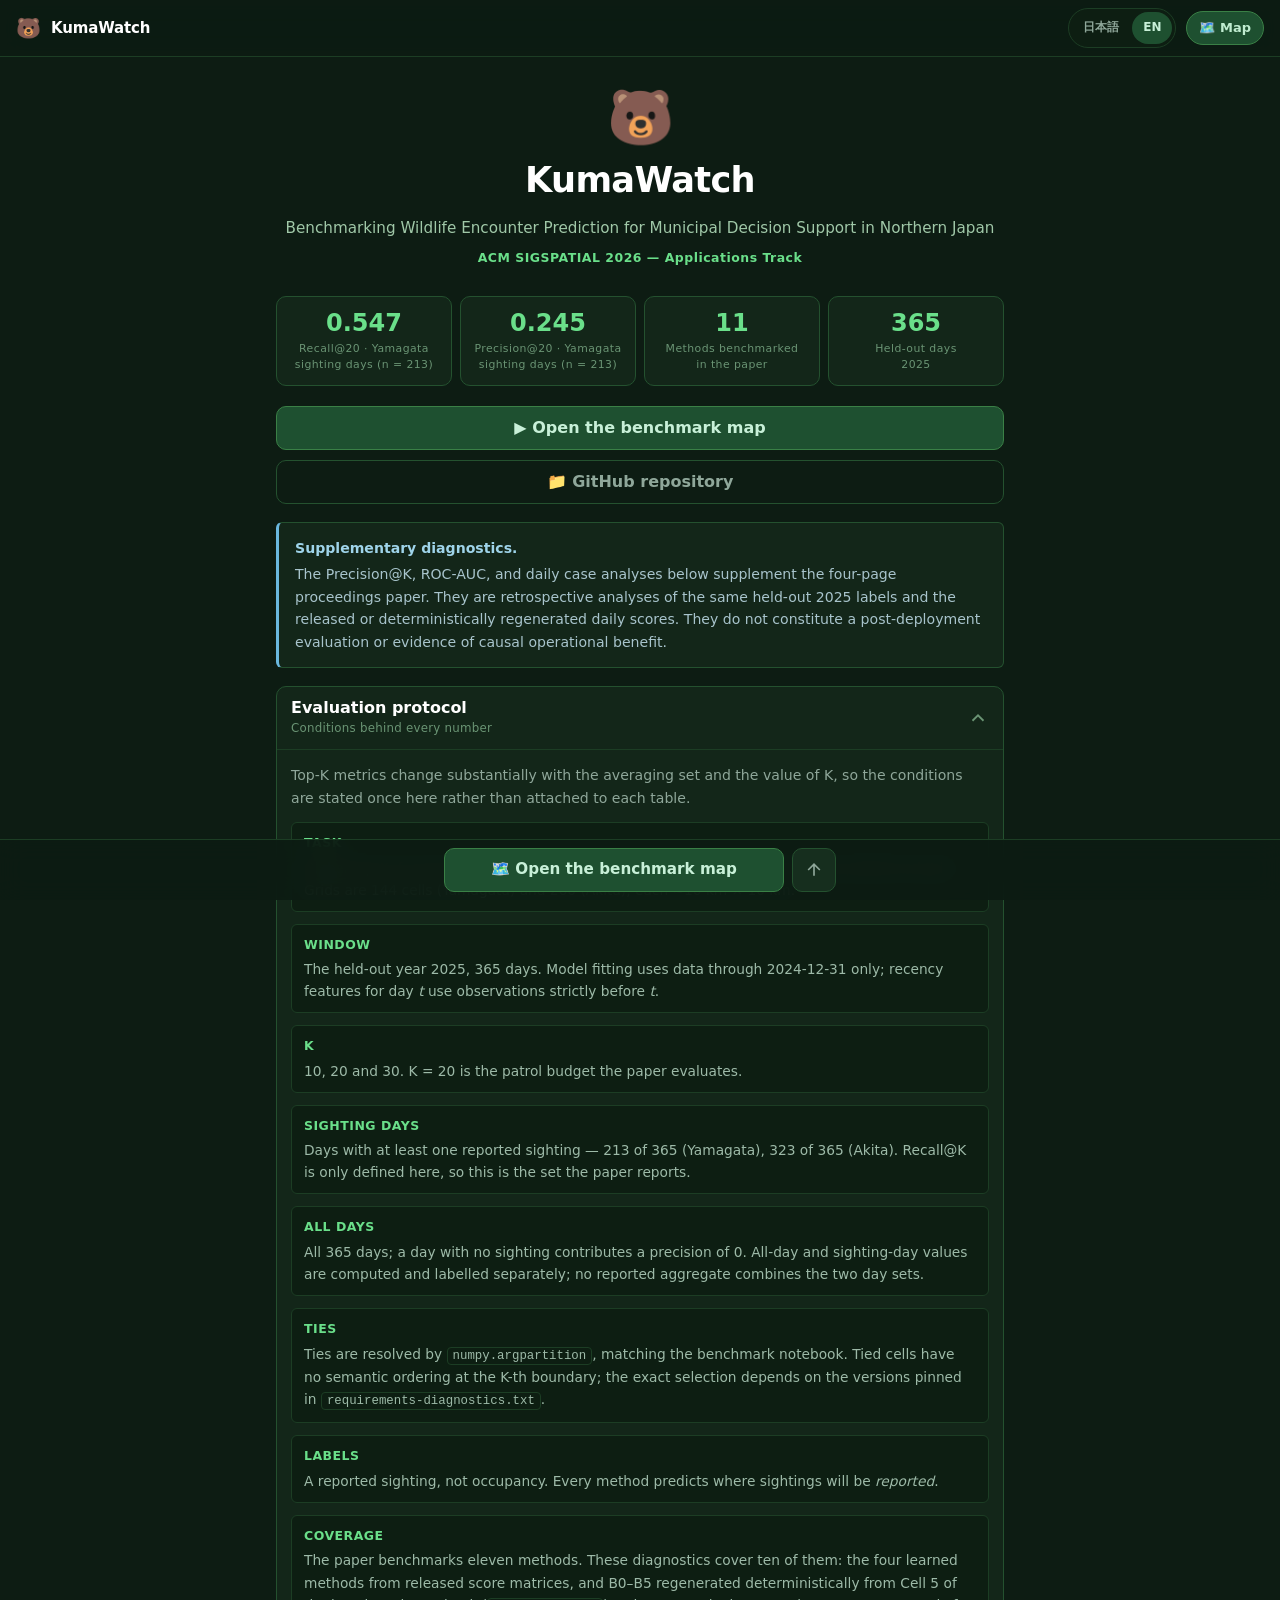
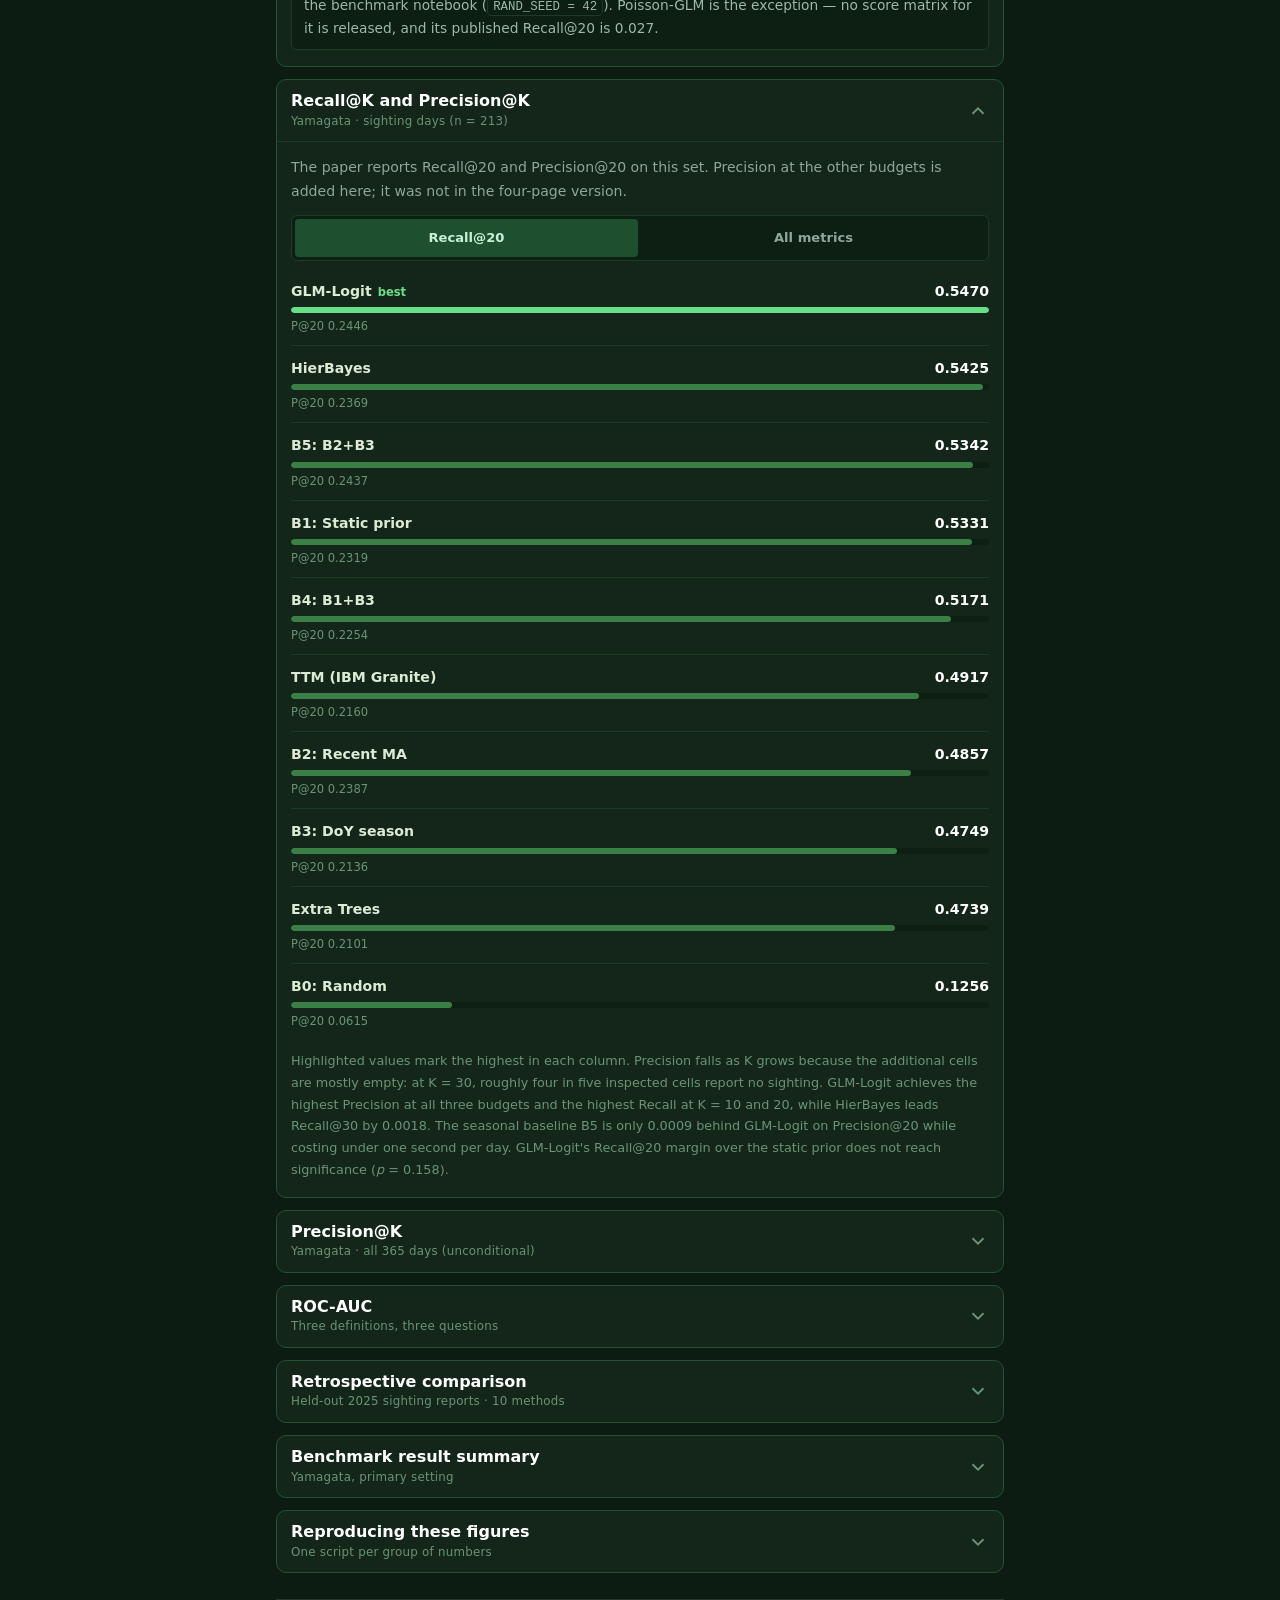
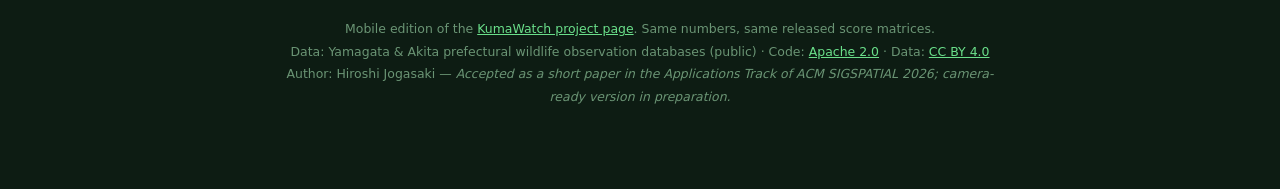
==== commit e19d2dda: "Add a 日本語 / English switch to both pages The landing page was English only and the map Japanese only" ====
--- a/index.html
+++ b/index.html
@@ -10,12 +10,12 @@
 <meta name="apple-mobile-web-app-status-bar-style" content="black-translucent">
 <meta name="apple-mobile-web-app-title" content="KumaWatch">
 <meta name="format-detection" content="telephone=no">
-<title>KumaWatch 🐻 — Cost-Annotated Top-K Benchmark (Mobile)</title>
+<title data-i18n="title.index">KumaWatch 🐻 — Cost-Annotated Top-K Benchmark (Mobile)</title>
 <link rel="manifest" href="manifest.webmanifest">
-<link rel="icon" href="icons/icon.svg" type="image/svg+xml">
-<link rel="apple-touch-icon" href="icons/apple-touch-icon.png">
-<link rel="stylesheet" href="assets/base.css">
-<link rel="stylesheet" href="assets/index.css">
+<link rel="icon" href="mobile-icons/icon.svg" type="image/svg+xml">
+<link rel="apple-touch-icon" href="mobile-icons/apple-touch-icon.png">
+<link rel="stylesheet" href="mobile-assets/base.css">
+<link rel="stylesheet" href="mobile-assets/index.css">
 </head>
 <body>
 
@@ -23,7 +23,11 @@
   <span class="mark" aria-hidden="true">🐻</span>
   <span class="name">KumaWatch</span>
   <span class="spacer"></span>
-  <a class="go" href="map.html">🗺️ Map</a>
+  <div class="lang" role="group" aria-label="Language" data-i18n-aria="a11y.lang">
+    <button type="button" data-lang="ja" aria-pressed="false" lang="ja">日本語</button>
+    <button type="button" data-lang="en" aria-pressed="true" lang="en">EN</button>
+  </div>
+  <a class="go" href="map.html" data-i18n="nav.map">🗺️ Map</a>
 </header>
 
 <div class="wrap">
@@ -31,26 +35,26 @@
   <div class="hero">
     <div class="bear" aria-hidden="true">🐻</div>
     <h1>KumaWatch</h1>
-    <p class="sub">Benchmarking Wildlife Encounter Prediction for Municipal Decision Support in Northern Japan</p>
-    <p class="conf">ACM SIGSPATIAL 2026 — Applications Track</p>
+    <p class="sub" data-i18n="hero.sub">Benchmarking Wildlife Encounter Prediction for Municipal Decision Support in Northern Japan</p>
+    <p class="conf" data-i18n="hero.conf">ACM SIGSPATIAL 2026 — Applications Track</p>
   </div>
 
   <div class="stats">
-    <div class="stat"><div class="stat-num">0.547</div><div class="stat-lbl">Recall@20 · Yamagata<br>sighting days (n = 213)</div></div>
-    <div class="stat"><div class="stat-num">0.245</div><div class="stat-lbl">Precision@20 · Yamagata<br>sighting days (n = 213)</div></div>
-    <div class="stat"><div class="stat-num">11</div><div class="stat-lbl">Methods benchmarked<br>in the paper</div></div>
-    <div class="stat"><div class="stat-num">365</div><div class="stat-lbl">Held-out days<br>2025</div></div>
-  </div>
-
-  <a class="btn" href="map.html">▶ Open the benchmark map</a>
-  <a class="btn btn-outline" href="https://github.com/Global-jogasaki/KumaWatch" target="_blank" rel="noopener">📁 GitHub repository</a>
+    <div class="stat"><div class="stat-num">0.547</div><div class="stat-lbl" data-i18n-html="stat1">Recall@20 · Yamagata<br>sighting days (n = 213)</div></div>
+    <div class="stat"><div class="stat-num">0.245</div><div class="stat-lbl" data-i18n-html="stat2">Precision@20 · Yamagata<br>sighting days (n = 213)</div></div>
+    <div class="stat"><div class="stat-num">11</div><div class="stat-lbl" data-i18n-html="stat3">Methods benchmarked<br>in the paper</div></div>
+    <div class="stat"><div class="stat-num">365</div><div class="stat-lbl" data-i18n-html="stat4">Held-out days<br>2025</div></div>
+  </div>
+
+  <a class="btn" href="map.html" data-i18n="btn.map">▶ Open the benchmark map</a>
+  <a class="btn btn-outline" data-i18n="btn.repo" href="https://github.com/Global-jogasaki/KumaWatch" target="_blank" rel="noopener">📁 GitHub repository</a>
 
   <div class="a2hs" id="a2hs" hidden>
-    <div>Tap <b>Share</b> → <b>Add to Home Screen</b> to keep KumaWatch one tap away. The map then also opens without a network connection.</div>
-    <button type="button" id="a2hs-close" aria-label="Dismiss">×</button>
-  </div>
-
-  <div class="notice">
+    <div data-i18n-html="a2hs">Tap <b>Share</b> → <b>Add to Home Screen</b> to keep KumaWatch one tap away. The map then also opens without a network connection.</div>
+    <button type="button" id="a2hs-close" aria-label="Dismiss" data-i18n-aria="a11y.dismiss">×</button>
+  </div>
+
+  <div class="notice" data-i18n-html="notice">
     <strong>Supplementary diagnostics.</strong>
     The Precision@K, ROC-AUC, and daily case analyses below supplement the four-page proceedings paper. They are retrospective analyses of the same held-out 2025 labels and the released or deterministically regenerated daily scores. They do not constitute a post-deployment evaluation or evidence of causal operational benefit.
   </div>
@@ -58,20 +62,20 @@
   <!-- ── Protocol ─────────────────────────────────────────────────────── -->
   <details class="acc" open>
     <summary>
-      <span class="s-txt"><b>Evaluation protocol</b><span>Conditions behind every number</span></span>
-      <svg class="chev" viewBox="0 0 24 24" fill="none" stroke="currentColor" stroke-width="2" aria-hidden="true"><path d="M6 9l6 6 6-6"/></svg>
-    </summary>
-    <div class="body">
-      <p class="lead">Top-K metrics change substantially with the averaging set and the value of K, so the conditions are stated once here rather than attached to each table.</p>
+      <span class="s-txt"><b data-i18n="sect1.t">Evaluation protocol</b><span data-i18n="sect1.s">Conditions behind every number</span></span>
+      <svg class="chev" viewBox="0 0 24 24" fill="none" stroke="currentColor" stroke-width="2" aria-hidden="true"><path d="M6 9l6 6 6-6"/></svg>
+    </summary>
+    <div class="body">
+      <p class="lead" data-i18n-html="lead1">Top-K metrics change substantially with the averaging set and the value of K, so the conditions are stated once here rather than attached to each table.</p>
       <dl class="dl">
-        <div><dt>Task</dt><dd>Global top-K: for each day, the K cells with the highest score across the whole prefectural grid. Grids are 144 cells (Yamagata) and 260 (Akita), each ≈10 km × 10 km.</dd></div>
-        <div><dt>Window</dt><dd>The held-out year 2025, 365 days. Model fitting uses data through 2024-12-31 only; recency features for day <em>t</em> use observations strictly before <em>t</em>.</dd></div>
-        <div><dt>K</dt><dd>10, 20 and 30. K = 20 is the patrol budget the paper evaluates.</dd></div>
-        <div><dt>Sighting days</dt><dd>Days with at least one reported sighting — 213 of 365 (Yamagata), 323 of 365 (Akita). Recall@K is only defined here, so this is the set the paper reports.</dd></div>
-        <div><dt>All days</dt><dd>All 365 days; a day with no sighting contributes a precision of 0. All-day and sighting-day values are computed and labelled separately; no reported aggregate combines the two day sets.</dd></div>
-        <div><dt>Ties</dt><dd>Ties are resolved by <code>numpy.argpartition</code>, matching the benchmark notebook. Tied cells have no semantic ordering at the K-th boundary; the exact selection depends on the versions pinned in <code>requirements-diagnostics.txt</code>.</dd></div>
-        <div><dt>Labels</dt><dd>A reported sighting, not occupancy. Every method predicts where sightings will be <em>reported</em>.</dd></div>
-        <div><dt>Coverage</dt><dd>The paper benchmarks eleven methods. These diagnostics cover ten of them: the four learned methods from released score matrices, and B0–B5 regenerated deterministically from Cell 5 of the benchmark notebook (<code>RAND_SEED = 42</code>). Poisson-GLM is the exception — no score matrix for it is released, and its published Recall@20 is 0.027.</dd></div>
+        <div><dt data-i18n-html="dt1">Task</dt><dd data-i18n-html="dd1">Global top-K: for each day, the K cells with the highest score across the whole prefectural grid. Grids are 144 cells (Yamagata) and 260 (Akita), each ≈10 km × 10 km.</dd></div>
+        <div><dt data-i18n-html="dt2">Window</dt><dd data-i18n-html="dd2">The held-out year 2025, 365 days. Model fitting uses data through 2024-12-31 only; recency features for day <em>t</em> use observations strictly before <em>t</em>.</dd></div>
+        <div><dt data-i18n-html="dt3">K</dt><dd data-i18n-html="dd3">10, 20 and 30. K = 20 is the patrol budget the paper evaluates.</dd></div>
+        <div><dt data-i18n-html="dt4">Sighting days</dt><dd data-i18n-html="dd4">Days with at least one reported sighting — 213 of 365 (Yamagata), 323 of 365 (Akita). Recall@K is only defined here, so this is the set the paper reports.</dd></div>
+        <div><dt data-i18n-html="dt5">All days</dt><dd data-i18n-html="dd5">All 365 days; a day with no sighting contributes a precision of 0. All-day and sighting-day values are computed and labelled separately; no reported aggregate combines the two day sets.</dd></div>
+        <div><dt data-i18n-html="dt6">Ties</dt><dd data-i18n-html="dd6">Ties are resolved by <code>numpy.argpartition</code>, matching the benchmark notebook. Tied cells have no semantic ordering at the K-th boundary; the exact selection depends on the versions pinned in <code>requirements-diagnostics.txt</code>.</dd></div>
+        <div><dt data-i18n-html="dt7">Labels</dt><dd data-i18n-html="dd7">A reported sighting, not occupancy. Every method predicts where sightings will be <em>reported</em>.</dd></div>
+        <div><dt data-i18n-html="dt8">Coverage</dt><dd data-i18n-html="dd8">The paper benchmarks eleven methods. These diagnostics cover ten of them: the four learned methods from released score matrices, and B0–B5 regenerated deterministically from Cell 5 of the benchmark notebook (<code>RAND_SEED = 42</code>). Poisson-GLM is the exception — no score matrix for it is released, and its published Recall@20 is 0.027.</dd></div>
       </dl>
     </div>
   </details>
@@ -79,118 +83,118 @@
   <!-- ── Recall / Precision, sighting days ────────────────────────────── -->
   <details class="acc" open>
     <summary>
-      <span class="s-txt"><b>Recall@K and Precision@K</b><span>Yamagata · sighting days (n = 213)</span></span>
-      <svg class="chev" viewBox="0 0 24 24" fill="none" stroke="currentColor" stroke-width="2" aria-hidden="true"><path d="M6 9l6 6 6-6"/></svg>
-    </summary>
-    <div class="body">
-      <p class="lead">The paper reports Recall@20 and Precision@20 on this set. Precision at the other budgets is added here; it was not in the four-page version.</p>
+      <span class="s-txt"><b data-i18n="sect2.t">Recall@K and Precision@K</b><span data-i18n="sect2.s">Yamagata · sighting days (n = 213)</span></span>
+      <svg class="chev" viewBox="0 0 24 24" fill="none" stroke="currentColor" stroke-width="2" aria-hidden="true"><path d="M6 9l6 6 6-6"/></svg>
+    </summary>
+    <div class="body">
+      <p class="lead" data-i18n-html="lead2">The paper reports Recall@20 and Precision@20 on this set. Precision at the other budgets is added here; it was not in the four-page version.</p>
       <div class="metric" data-bar-col="3" data-sub-col="4">
-        <div class="seg" role="tablist" aria-label="View">
-          <button type="button" role="tab" aria-selected="true" data-view="bars">Recall@20</button>
-          <button type="button" role="tab" aria-selected="false" data-view="table">All metrics</button>
+        <div class="seg" role="tablist" aria-label="View" data-i18n-aria="a11y.view">
+          <button type="button" role="tab" aria-selected="true" data-view="bars" data-i18n="seg1">Recall@20</button>
+          <button type="button" role="tab" aria-selected="false" data-view="table" data-i18n="seg2">All metrics</button>
         </div>
         <div class="bars" data-view-panel="bars"></div>
         <div data-view-panel="table" hidden>
           <div class="tbl-wrap">
             <table>
-              <thead><tr><th scope="col">Method</th><th scope="col">R@10</th><th scope="col">P@10</th><th scope="col">R@20</th><th scope="col">P@20</th><th scope="col">R@30</th><th scope="col">P@30</th></tr></thead>
+              <thead><tr><th scope="col" data-i18n="th1">Method</th><th scope="col" data-i18n="th2">R@10</th><th scope="col" data-i18n="th3">P@10</th><th scope="col" data-i18n="th4">R@20</th><th scope="col" data-i18n="th5">P@20</th><th scope="col" data-i18n="th6">R@30</th><th scope="col" data-i18n="th7">P@30</th></tr></thead>
               <tbody>
-                <tr><td>GLM-Logit</td><td class="n best">0.3448</td><td class="n best">0.3052</td><td class="n best">0.5470</td><td class="n best">0.2446</td><td class="n">0.6904</td><td class="n best">0.2106</td></tr>
-                <tr><td>HierBayes</td><td class="n">0.3280</td><td class="n">0.2826</td><td class="n">0.5425</td><td class="n">0.2369</td><td class="n best">0.6922</td><td class="n">0.2094</td></tr>
-                <tr><td>B5: B2+B3</td><td class="n">0.3326</td><td class="n">0.3005</td><td class="n">0.5342</td><td class="n">0.2437</td><td class="n">0.6604</td><td class="n">0.2086</td></tr>
-                <tr><td>B1: Static prior</td><td class="n">0.2864</td><td class="n">0.2441</td><td class="n">0.5331</td><td class="n">0.2319</td><td class="n">0.6588</td><td class="n">0.1973</td></tr>
-                <tr><td>B4: B1+B3</td><td class="n">0.3204</td><td class="n">0.2671</td><td class="n">0.5171</td><td class="n">0.2254</td><td class="n">0.6441</td><td class="n">0.1961</td></tr>
-                <tr><td>TTM (IBM Granite)</td><td class="n">0.2906</td><td class="n">0.2399</td><td class="n">0.4917</td><td class="n">0.2160</td><td class="n">0.6201</td><td class="n">0.1862</td></tr>
-                <tr><td>B2: Recent MA</td><td class="n">0.3106</td><td class="n">0.2925</td><td class="n">0.4857</td><td class="n">0.2387</td><td class="n">0.6066</td><td class="n">0.2019</td></tr>
-                <tr><td>B3: DoY season</td><td class="n">0.3048</td><td class="n">0.2573</td><td class="n">0.4749</td><td class="n">0.2136</td><td class="n">0.5871</td><td class="n">0.1862</td></tr>
-                <tr><td>Extra Trees</td><td class="n">0.2927</td><td class="n">0.2427</td><td class="n">0.4739</td><td class="n">0.2101</td><td class="n">0.6066</td><td class="n">0.1848</td></tr>
-                <tr><td>B0: Random</td><td class="n">0.0602</td><td class="n">0.0624</td><td class="n">0.1256</td><td class="n">0.0615</td><td class="n">0.1860</td><td class="n">0.0612</td></tr>
+                <tr><td data-i18n="m.glm-logit">GLM-Logit</td><td class="n best">0.3448</td><td class="n best">0.3052</td><td class="n best">0.5470</td><td class="n best">0.2446</td><td class="n">0.6904</td><td class="n best">0.2106</td></tr>
+                <tr><td data-i18n="m.hierbayes">HierBayes</td><td class="n">0.3280</td><td class="n">0.2826</td><td class="n">0.5425</td><td class="n">0.2369</td><td class="n best">0.6922</td><td class="n">0.2094</td></tr>
+                <tr><td data-i18n="m.b5-b2-b3">B5: B2+B3</td><td class="n">0.3326</td><td class="n">0.3005</td><td class="n">0.5342</td><td class="n">0.2437</td><td class="n">0.6604</td><td class="n">0.2086</td></tr>
+                <tr><td data-i18n="m.b1-static-prior">B1: Static prior</td><td class="n">0.2864</td><td class="n">0.2441</td><td class="n">0.5331</td><td class="n">0.2319</td><td class="n">0.6588</td><td class="n">0.1973</td></tr>
+                <tr><td data-i18n="m.b4-b1-b3">B4: B1+B3</td><td class="n">0.3204</td><td class="n">0.2671</td><td class="n">0.5171</td><td class="n">0.2254</td><td class="n">0.6441</td><td class="n">0.1961</td></tr>
+                <tr><td data-i18n="m.ttm-ibm-granite">TTM (IBM Granite)</td><td class="n">0.2906</td><td class="n">0.2399</td><td class="n">0.4917</td><td class="n">0.2160</td><td class="n">0.6201</td><td class="n">0.1862</td></tr>
+                <tr><td data-i18n="m.b2-recent-ma">B2: Recent MA</td><td class="n">0.3106</td><td class="n">0.2925</td><td class="n">0.4857</td><td class="n">0.2387</td><td class="n">0.6066</td><td class="n">0.2019</td></tr>
+                <tr><td data-i18n="m.b3-doy-season">B3: DoY season</td><td class="n">0.3048</td><td class="n">0.2573</td><td class="n">0.4749</td><td class="n">0.2136</td><td class="n">0.5871</td><td class="n">0.1862</td></tr>
+                <tr><td data-i18n="m.extra-trees">Extra Trees</td><td class="n">0.2927</td><td class="n">0.2427</td><td class="n">0.4739</td><td class="n">0.2101</td><td class="n">0.6066</td><td class="n">0.1848</td></tr>
+                <tr><td data-i18n="m.b0-random">B0: Random</td><td class="n">0.0602</td><td class="n">0.0624</td><td class="n">0.1256</td><td class="n">0.0615</td><td class="n">0.1860</td><td class="n">0.0612</td></tr>
               </tbody>
             </table>
           </div>
-          <p class="swipe-hint">← swipe the table →</p>
-        </div>
-      </div>
-      <p class="tnote">Highlighted values mark the highest in each column. Precision falls as K grows because the additional cells are mostly empty: at K = 30, roughly four in five inspected cells report no sighting. GLM-Logit achieves the highest Precision at all three budgets and the highest Recall at K = 10 and 20, while HierBayes leads Recall@30 by 0.0018. The seasonal baseline B5 is only 0.0009 behind GLM-Logit on Precision@20 while costing under one second per day. GLM-Logit's Recall@20 margin over the static prior does not reach significance (<em>p</em> = 0.158).</p>
+          <p class="swipe-hint" data-i18n="hint.swipe">← swipe the table →</p>
+        </div>
+      </div>
+      <p class="tnote" data-i18n-html="note1">Highlighted values mark the highest in each column. Precision falls as K grows because the additional cells are mostly empty: at K = 30, roughly four in five inspected cells report no sighting. GLM-Logit achieves the highest Precision at all three budgets and the highest Recall at K = 10 and 20, while HierBayes leads Recall@30 by 0.0018. The seasonal baseline B5 is only 0.0009 behind GLM-Logit on Precision@20 while costing under one second per day. GLM-Logit's Recall@20 margin over the static prior does not reach significance (<em>p</em> = 0.158).</p>
     </div>
   </details>
 
   <!-- ── Precision, all days ──────────────────────────────────────────── -->
   <details class="acc">
     <summary>
-      <span class="s-txt"><b>Precision@K</b><span>Yamagata · all 365 days (unconditional)</span></span>
-      <svg class="chev" viewBox="0 0 24 24" fill="none" stroke="currentColor" stroke-width="2" aria-hidden="true"><path d="M6 9l6 6 6-6"/></svg>
-    </summary>
-    <div class="body">
-      <p class="lead">The same predictions, now averaged over all 365 days. This unconditional measure answers a different operational question: the average daily yield when a patrol is dispatched every day. It is reported separately from the sighting-day precision used in the paper.</p>
+      <span class="s-txt"><b data-i18n="sect3.t">Precision@K</b><span data-i18n="sect3.s">Yamagata · all 365 days (unconditional)</span></span>
+      <svg class="chev" viewBox="0 0 24 24" fill="none" stroke="currentColor" stroke-width="2" aria-hidden="true"><path d="M6 9l6 6 6-6"/></svg>
+    </summary>
+    <div class="body">
+      <p class="lead" data-i18n-html="lead3">The same predictions, now averaged over all 365 days. This unconditional measure answers a different operational question: the average daily yield when a patrol is dispatched every day. It is reported separately from the sighting-day precision used in the paper.</p>
       <div class="metric" data-bar-col="2" data-sub-col="4">
-        <div class="seg" role="tablist" aria-label="View">
-          <button type="button" role="tab" aria-selected="true" data-view="bars">P@20</button>
-          <button type="button" role="tab" aria-selected="false" data-view="table">All metrics</button>
+        <div class="seg" role="tablist" aria-label="View" data-i18n-aria="a11y.view">
+          <button type="button" role="tab" aria-selected="true" data-view="bars" data-i18n="seg3">P@20</button>
+          <button type="button" role="tab" aria-selected="false" data-view="table" data-i18n="seg4">All metrics</button>
         </div>
         <div class="bars" data-view-panel="bars"></div>
         <div data-view-panel="table" hidden>
           <div class="tbl-wrap">
             <table>
-              <thead><tr><th scope="col">Method</th><th scope="col">P@10</th><th scope="col">P@20</th><th scope="col">P@30</th><th scope="col">P@20, sighting days</th></tr></thead>
+              <thead><tr><th scope="col" data-i18n="th8">Method</th><th scope="col" data-i18n="th9">P@10</th><th scope="col" data-i18n="th10">P@20</th><th scope="col" data-i18n="th11">P@30</th><th scope="col" data-i18n="th12">P@20, sighting days</th></tr></thead>
               <tbody>
-                <tr><td>GLM-Logit</td><td class="n best">0.1781</td><td class="n best">0.1427</td><td class="n best">0.1229</td><td class="n flat">0.2446</td></tr>
-                <tr><td>B5: B2+B3</td><td class="n">0.1753</td><td class="n">0.1422</td><td class="n">0.1217</td><td class="n flat">0.2437</td></tr>
-                <tr><td>B2: Recent MA</td><td class="n">0.1707</td><td class="n">0.1393</td><td class="n">0.1178</td><td class="n flat">0.2387</td></tr>
-                <tr><td>HierBayes</td><td class="n">0.1649</td><td class="n">0.1382</td><td class="n">0.1222</td><td class="n flat">0.2369</td></tr>
-                <tr><td>B4: B1+B3</td><td class="n">0.1559</td><td class="n">0.1315</td><td class="n">0.1144</td><td class="n flat">0.2254</td></tr>
-                <tr><td>B1: Static prior</td><td class="n">0.1425</td><td class="n">0.1353</td><td class="n">0.1152</td><td class="n flat">0.2319</td></tr>
-                <tr><td>B3: DoY season</td><td class="n">0.1501</td><td class="n">0.1247</td><td class="n">0.1087</td><td class="n flat">0.2136</td></tr>
-                <tr><td>TTM (IBM Granite)</td><td class="n">0.1400</td><td class="n">0.1260</td><td class="n">0.1087</td><td class="n flat">0.2160</td></tr>
-                <tr><td>Extra Trees</td><td class="n">0.1416</td><td class="n">0.1226</td><td class="n">0.1079</td><td class="n flat">0.2101</td></tr>
-                <tr><td>B0: Random</td><td class="n">0.0364</td><td class="n">0.0359</td><td class="n">0.0357</td><td class="n flat">0.0615</td></tr>
+                <tr><td data-i18n="m.glm-logit">GLM-Logit</td><td class="n best">0.1781</td><td class="n best">0.1427</td><td class="n best">0.1229</td><td class="n flat">0.2446</td></tr>
+                <tr><td data-i18n="m.b5-b2-b3">B5: B2+B3</td><td class="n">0.1753</td><td class="n">0.1422</td><td class="n">0.1217</td><td class="n flat">0.2437</td></tr>
+                <tr><td data-i18n="m.b2-recent-ma">B2: Recent MA</td><td class="n">0.1707</td><td class="n">0.1393</td><td class="n">0.1178</td><td class="n flat">0.2387</td></tr>
+                <tr><td data-i18n="m.hierbayes">HierBayes</td><td class="n">0.1649</td><td class="n">0.1382</td><td class="n">0.1222</td><td class="n flat">0.2369</td></tr>
+                <tr><td data-i18n="m.b4-b1-b3">B4: B1+B3</td><td class="n">0.1559</td><td class="n">0.1315</td><td class="n">0.1144</td><td class="n flat">0.2254</td></tr>
+                <tr><td data-i18n="m.b1-static-prior">B1: Static prior</td><td class="n">0.1425</td><td class="n">0.1353</td><td class="n">0.1152</td><td class="n flat">0.2319</td></tr>
+                <tr><td data-i18n="m.b3-doy-season">B3: DoY season</td><td class="n">0.1501</td><td class="n">0.1247</td><td class="n">0.1087</td><td class="n flat">0.2136</td></tr>
+                <tr><td data-i18n="m.ttm-ibm-granite">TTM (IBM Granite)</td><td class="n">0.1400</td><td class="n">0.1260</td><td class="n">0.1087</td><td class="n flat">0.2160</td></tr>
+                <tr><td data-i18n="m.extra-trees">Extra Trees</td><td class="n">0.1416</td><td class="n">0.1226</td><td class="n">0.1079</td><td class="n flat">0.2101</td></tr>
+                <tr><td data-i18n="m.b0-random">B0: Random</td><td class="n">0.0364</td><td class="n">0.0359</td><td class="n">0.0357</td><td class="n flat">0.0615</td></tr>
               </tbody>
             </table>
           </div>
-          <p class="swipe-hint">← swipe the table →</p>
-        </div>
-      </div>
-      <p class="tnote">Values from the two tables are not directly interchangeable because they condition on different day sets. The right-hand column repeats the sighting-day Precision@20 only to quantify the effect of this conditioning.</p>
+          <p class="swipe-hint" data-i18n="hint.swipe">← swipe the table →</p>
+        </div>
+      </div>
+      <p class="tnote" data-i18n-html="note2">Values from the two tables are not directly interchangeable because they condition on different day sets. The right-hand column repeats the sighting-day Precision@20 only to quantify the effect of this conditioning.</p>
     </div>
   </details>
 
   <!-- ── ROC-AUC ──────────────────────────────────────────────────────── -->
   <details class="acc">
     <summary>
-      <span class="s-txt"><b>ROC-AUC</b><span>Three definitions, three questions</span></span>
-      <svg class="chev" viewBox="0 0 24 24" fill="none" stroke="currentColor" stroke-width="2" aria-hidden="true"><path d="M6 9l6 6 6-6"/></svg>
-    </summary>
-    <div class="body">
-      <p class="lead">ROC-AUC is reported as a supplementary threshold-free diagnostic. It does not replace Recall@K or Precision@K, which correspond directly to the fixed daily patrol budget. “ROC-AUC” is not one number — these three are computed from the same scores and answer different questions.</p>
+      <span class="s-txt"><b data-i18n="sect4.t">ROC-AUC</b><span data-i18n="sect4.s">Three definitions, three questions</span></span>
+      <svg class="chev" viewBox="0 0 24 24" fill="none" stroke="currentColor" stroke-width="2" aria-hidden="true"><path d="M6 9l6 6 6-6"/></svg>
+    </summary>
+    <div class="body">
+      <p class="lead" data-i18n-html="lead4">ROC-AUC is reported as a supplementary threshold-free diagnostic. It does not replace Recall@K or Precision@K, which correspond directly to the fixed daily patrol budget. “ROC-AUC” is not one number — these three are computed from the same scores and answer different questions.</p>
       <div class="metric" data-bar-col="1" data-sub-col="2">
-        <div class="seg" role="tablist" aria-label="View">
-          <button type="button" role="tab" aria-selected="true" data-view="bars">Pooled</button>
-          <button type="button" role="tab" aria-selected="false" data-view="table">All three</button>
+        <div class="seg" role="tablist" aria-label="View" data-i18n-aria="a11y.view">
+          <button type="button" role="tab" aria-selected="true" data-view="bars" data-i18n="seg5">Pooled</button>
+          <button type="button" role="tab" aria-selected="false" data-view="table" data-i18n="seg6">All three</button>
         </div>
         <div class="bars" data-view-panel="bars"></div>
         <div data-view-panel="table" hidden>
           <div class="tbl-wrap">
             <table>
-              <thead><tr><th scope="col">Method</th><th scope="col">Pooled cell-day</th><th scope="col">Mean daily cross-sectional</th><th scope="col">Mean per-cell temporal</th></tr></thead>
+              <thead><tr><th scope="col" data-i18n="th13">Method</th><th scope="col" data-i18n="th14">Pooled cell-day</th><th scope="col" data-i18n="th15">Mean daily cross-sectional</th><th scope="col" data-i18n="th16">Mean per-cell temporal</th></tr></thead>
               <tbody>
-                <tr><td>GLM-Logit</td><td class="n best">0.9090</td><td class="n best">0.8614</td><td class="n best">0.7373</td></tr>
-                <tr><td>HierBayes</td><td class="n">0.9080</td><td class="n">0.8598</td><td class="n">0.7333</td></tr>
-                <tr><td>B2: Recent MA</td><td class="n">0.8839</td><td class="n">0.8012</td><td class="n">0.6932</td></tr>
-                <tr><td>Extra Trees</td><td class="n">0.8831</td><td class="n">0.8237</td><td class="n">0.7057</td></tr>
-                <tr><td>B5: B2+B3</td><td class="n">0.8436</td><td class="n">0.8352</td><td class="n">0.5497</td></tr>
-                <tr><td>TTM (IBM Granite)</td><td class="n">0.8415</td><td class="n">0.8311</td><td class="n">0.6178</td></tr>
-                <tr><td>B3: DoY season</td><td class="n">0.8327</td><td class="n">0.7763</td><td class="n">0.6631</td></tr>
-                <tr><td>B1: Static prior</td><td class="n">0.8269</td><td class="n">0.8492</td><td class="n">0.5000</td></tr>
-                <tr><td>B4: B1+B3</td><td class="n">0.8183</td><td class="n">0.8410</td><td class="n">0.4994</td></tr>
-                <tr><td>B0: Random</td><td class="n">0.4960</td><td class="n">0.4857</td><td class="n">0.5022</td></tr>
+                <tr><td data-i18n="m.glm-logit">GLM-Logit</td><td class="n best">0.9090</td><td class="n best">0.8614</td><td class="n best">0.7373</td></tr>
+                <tr><td data-i18n="m.hierbayes">HierBayes</td><td class="n">0.9080</td><td class="n">0.8598</td><td class="n">0.7333</td></tr>
+                <tr><td data-i18n="m.b2-recent-ma">B2: Recent MA</td><td class="n">0.8839</td><td class="n">0.8012</td><td class="n">0.6932</td></tr>
+                <tr><td data-i18n="m.extra-trees">Extra Trees</td><td class="n">0.8831</td><td class="n">0.8237</td><td class="n">0.7057</td></tr>
+                <tr><td data-i18n="m.b5-b2-b3">B5: B2+B3</td><td class="n">0.8436</td><td class="n">0.8352</td><td class="n">0.5497</td></tr>
+                <tr><td data-i18n="m.ttm-ibm-granite">TTM (IBM Granite)</td><td class="n">0.8415</td><td class="n">0.8311</td><td class="n">0.6178</td></tr>
+                <tr><td data-i18n="m.b3-doy-season">B3: DoY season</td><td class="n">0.8327</td><td class="n">0.7763</td><td class="n">0.6631</td></tr>
+                <tr><td data-i18n="m.b1-static-prior">B1: Static prior</td><td class="n">0.8269</td><td class="n">0.8492</td><td class="n">0.5000</td></tr>
+                <tr><td data-i18n="m.b4-b1-b3">B4: B1+B3</td><td class="n">0.8183</td><td class="n">0.8410</td><td class="n">0.4994</td></tr>
+                <tr><td data-i18n="m.b0-random">B0: Random</td><td class="n">0.4960</td><td class="n">0.4857</td><td class="n">0.5022</td></tr>
               </tbody>
             </table>
           </div>
-          <p class="swipe-hint">← swipe the table →</p>
-        </div>
-      </div>
-      <p class="tnote">Highlighted values mark the highest in each column. <strong>Pooled</strong> ranks all 52,560 cell-days at once. <strong>Daily cross-sectional</strong> ranks the 144 cells within each day and takes the unweighted mean over the 213 days with a mixed outcome — the closest of the three to the patrol decision. <strong>Per-cell temporal</strong> ranks the 365 days within each cell, an unweighted mean over the 90 cells that had both outcomes; it measures a different task from the one this benchmark scores.</p>
-      <div class="callout">
+          <p class="swipe-hint" data-i18n="hint.swipe">← swipe the table →</p>
+        </div>
+      </div>
+      <p class="tnote" data-i18n-html="note3">Highlighted values mark the highest in each column. <strong>Pooled</strong> ranks all 52,560 cell-days at once. <strong>Daily cross-sectional</strong> ranks the 144 cells within each day and takes the unweighted mean over the 213 days with a mixed outcome — the closest of the three to the patrol decision. <strong>Per-cell temporal</strong> ranks the 365 days within each cell, an unweighted mean over the 90 cells that had both outcomes; it measures a different task from the one this benchmark scores.</p>
+      <div class="callout" data-i18n-html="callout1">
         <strong>Two readings that only appear once the definitions are separated.</strong>
         The static prior's pooled AUC of 0.827, despite having no temporal variation at all, illustrates that pooled cell-day AUC can be high without any ability to rank days within a cell — where it scores exactly 0.500. And Extra Trees exceeds TTM under pooled ROC-AUC (0.883 vs 0.842) while ranking below it on Recall@20 (0.474 vs 0.492). Which method looks better depends on the metric, which is the paper's argument for choosing the metric from the decision rather than from convention.
       </div>
@@ -200,66 +204,66 @@
   <!-- ── Retrospective comparison ─────────────────────────────────────── -->
   <details class="acc">
     <summary>
-      <span class="s-txt"><b>Retrospective comparison</b><span>Held-out 2025 sighting reports · 10 methods</span></span>
-      <svg class="chev" viewBox="0 0 24 24" fill="none" stroke="currentColor" stroke-width="2" aria-hidden="true"><path d="M6 9l6 6 6-6"/></svg>
-    </summary>
-    <div class="body">
-      <p class="lead">For each of the ten methods with released or deterministically regenerated 2025 cell-day score matrices, the repository publishes the predicted top-20 cells beside the cells that actually reported a sighting, decomposed into true positives, false positives and false negatives, with the pairwise top-20 agreement between methods. This produces 3,650 method-day rows per prefecture in <code>results/daily_diagnostics_&lt;pref&gt;_2025.csv</code>.</p>
-      <p class="lead">The cases below are selected automatically by the stated deterministic criteria rather than manually chosen for favourable visual appearance. The set intentionally includes both low-performing and relatively favourable cases.</p>
+      <span class="s-txt"><b data-i18n="sect5.t">Retrospective comparison</b><span data-i18n="sect5.s">Held-out 2025 sighting reports · 10 methods</span></span>
+      <svg class="chev" viewBox="0 0 24 24" fill="none" stroke="currentColor" stroke-width="2" aria-hidden="true"><path d="M6 9l6 6 6-6"/></svg>
+    </summary>
+    <div class="body">
+      <p class="lead" data-i18n-html="lead5">For each of the ten methods with released or deterministically regenerated 2025 cell-day score matrices, the repository publishes the predicted top-20 cells beside the cells that actually reported a sighting, decomposed into true positives, false positives and false negatives, with the pairwise top-20 agreement between methods. This produces 3,650 method-day rows per prefecture in <code>results/daily_diagnostics_&lt;pref&gt;_2025.csv</code>.</p>
+      <p class="lead" data-i18n-html="lead6">The cases below are selected automatically by the stated deterministic criteria rather than manually chosen for favourable visual appearance. The set intentionally includes both low-performing and relatively favourable cases.</p>
       <div class="cases">
         <div class="case">
-          <div class="crit">Most sightings in 2025</div>
+          <div class="crit" data-i18n="crit1">Most sightings in 2025</div>
           <div class="date">2025-10-15</div>
           <div class="grid">
-            <div class="kv"><div class="k">Sighting cells</div><div class="v">30</div></div>
-            <div class="kv"><div class="k">GLM-Logit R@20</div><div class="v">0.467</div></div>
-            <div class="kv"><div class="k">Static prior R@20</div><div class="v">0.433</div></div>
-            <div class="kv"><div class="k">Jaccard@20 GLM/ET</div><div class="v">0.538</div></div>
-          </div>
-        </div>
-        <div class="case">
-          <div class="crit">Median GLM-Logit Recall@20</div>
+            <div class="kv"><div class="k" data-i18n="k.sighting-cells">Sighting cells</div><div class="v">30</div></div>
+            <div class="kv"><div class="k" data-i18n="k.glm-logit-r-20">GLM-Logit R@20</div><div class="v">0.467</div></div>
+            <div class="kv"><div class="k" data-i18n="k.static-prior-r-20">Static prior R@20</div><div class="v">0.433</div></div>
+            <div class="kv"><div class="k" data-i18n="k.jaccard-20-glm-et">Jaccard@20 GLM/ET</div><div class="v">0.538</div></div>
+          </div>
+        </div>
+        <div class="case">
+          <div class="crit" data-i18n="crit2">Median GLM-Logit Recall@20</div>
           <div class="date">2025-06-27</div>
           <div class="grid">
-            <div class="kv"><div class="k">Sighting cells</div><div class="v">19</div></div>
-            <div class="kv"><div class="k">GLM-Logit R@20</div><div class="v">0.526</div></div>
-            <div class="kv"><div class="k">Static prior R@20</div><div class="v">0.526</div></div>
-            <div class="kv"><div class="k">Jaccard@20 GLM/ET</div><div class="v">0.481</div></div>
-          </div>
-        </div>
-        <div class="case">
-          <div class="crit">Lowest GLM-Logit Recall@20</div>
+            <div class="kv"><div class="k" data-i18n="k.sighting-cells">Sighting cells</div><div class="v">19</div></div>
+            <div class="kv"><div class="k" data-i18n="k.glm-logit-r-20">GLM-Logit R@20</div><div class="v">0.526</div></div>
+            <div class="kv"><div class="k" data-i18n="k.static-prior-r-20">Static prior R@20</div><div class="v">0.526</div></div>
+            <div class="kv"><div class="k" data-i18n="k.jaccard-20-glm-et">Jaccard@20 GLM/ET</div><div class="v">0.481</div></div>
+          </div>
+        </div>
+        <div class="case">
+          <div class="crit" data-i18n="crit3">Lowest GLM-Logit Recall@20</div>
           <div class="date">2025-01-01</div>
           <div class="grid">
-            <div class="kv"><div class="k">Sighting cells</div><div class="v">1</div></div>
-            <div class="kv"><div class="k">GLM-Logit R@20</div><div class="v warn">0.000</div></div>
-            <div class="kv"><div class="k">Static prior R@20</div><div class="v">1.000</div></div>
-            <div class="kv"><div class="k">Jaccard@20 GLM/ET</div><div class="v">0.739</div></div>
-          </div>
-        </div>
-        <div class="case">
-          <div class="crit">Largest GLM-Logit − static-prior gap</div>
+            <div class="kv"><div class="k" data-i18n="k.sighting-cells">Sighting cells</div><div class="v">1</div></div>
+            <div class="kv"><div class="k" data-i18n="k.glm-logit-r-20">GLM-Logit R@20</div><div class="v warn">0.000</div></div>
+            <div class="kv"><div class="k" data-i18n="k.static-prior-r-20">Static prior R@20</div><div class="v">1.000</div></div>
+            <div class="kv"><div class="k" data-i18n="k.jaccard-20-glm-et">Jaccard@20 GLM/ET</div><div class="v">0.739</div></div>
+          </div>
+        </div>
+        <div class="case">
+          <div class="crit" data-i18n="crit4">Largest GLM-Logit − static-prior gap</div>
           <div class="date">2025-06-24</div>
           <div class="grid">
-            <div class="kv"><div class="k">Sighting cells</div><div class="v">6</div></div>
-            <div class="kv"><div class="k">GLM-Logit R@20</div><div class="v">0.833</div></div>
-            <div class="kv"><div class="k">Static prior R@20</div><div class="v">0.333</div></div>
-            <div class="kv"><div class="k">Jaccard@20 GLM/ET</div><div class="v">0.481</div></div>
-          </div>
-        </div>
-        <div class="case">
-          <div class="crit">Lowest GLM-Logit vs ET agreement</div>
+            <div class="kv"><div class="k" data-i18n="k.sighting-cells">Sighting cells</div><div class="v">6</div></div>
+            <div class="kv"><div class="k" data-i18n="k.glm-logit-r-20">GLM-Logit R@20</div><div class="v">0.833</div></div>
+            <div class="kv"><div class="k" data-i18n="k.static-prior-r-20">Static prior R@20</div><div class="v">0.333</div></div>
+            <div class="kv"><div class="k" data-i18n="k.jaccard-20-glm-et">Jaccard@20 GLM/ET</div><div class="v">0.481</div></div>
+          </div>
+        </div>
+        <div class="case">
+          <div class="crit" data-i18n="crit5">Lowest GLM-Logit vs ET agreement</div>
           <div class="date">2025-07-09</div>
           <div class="grid">
-            <div class="kv"><div class="k">Sighting cells</div><div class="v">10</div></div>
-            <div class="kv"><div class="k">GLM-Logit R@20</div><div class="v">0.700</div></div>
-            <div class="kv"><div class="k">Static prior R@20</div><div class="v">0.800</div></div>
-            <div class="kv"><div class="k">Jaccard@20 GLM/ET</div><div class="v warn">0.379</div></div>
-          </div>
-        </div>
-      </div>
-      <p class="tnote">Highlighted values identify the metric that triggered each deterministic selection criterion; they do not necessarily indicate model failure. On 2025-01-01, the single cell that reported a sighting was outside GLM-Logit's top 20 but inside the static prior's top 20. On a one-sighting day, Recall@20 is binary — either 0 or 1 — and is therefore highly sensitive to the rank of a single cell. It should not be treated as a stable estimate of overall model performance. On the highest-volume day, GLM-Logit and the static prior differ by only one captured sighting within the top-20 budget (14 versus 13 of 30). This is a single diagnostic case and does not establish a general relationship between sighting volume and model agreement.</p>
-      <div class="callout nogo">
+            <div class="kv"><div class="k" data-i18n="k.sighting-cells">Sighting cells</div><div class="v">10</div></div>
+            <div class="kv"><div class="k" data-i18n="k.glm-logit-r-20">GLM-Logit R@20</div><div class="v">0.700</div></div>
+            <div class="kv"><div class="k" data-i18n="k.static-prior-r-20">Static prior R@20</div><div class="v">0.800</div></div>
+            <div class="kv"><div class="k" data-i18n="k.jaccard-20-glm-et">Jaccard@20 GLM/ET</div><div class="v warn">0.379</div></div>
+          </div>
+        </div>
+      </div>
+      <p class="tnote" data-i18n-html="note4">Highlighted values identify the metric that triggered each deterministic selection criterion; they do not necessarily indicate model failure. On 2025-01-01, the single cell that reported a sighting was outside GLM-Logit's top 20 but inside the static prior's top 20. On a one-sighting day, Recall@20 is binary — either 0 or 1 — and is therefore highly sensitive to the rank of a single cell. It should not be treated as a stable estimate of overall model performance. On the highest-volume day, GLM-Logit and the static prior differ by only one captured sighting within the top-20 budget (14 versus 13 of 30). This is a single diagnostic case and does not establish a general relationship between sighting volume and model agreement.</p>
+      <div class="callout nogo" data-i18n-html="callout2">
         <strong>What this is not.</strong> These are predictions compared retrospectively against held-out records. KumaWatch has not been evaluated in operation: no patrol routes, deployment period, control municipality or staff-decision records exist in this dataset, so no claim is made about patrol efficiency, injuries avoided or capture rates. Downstream uses of HierBayes posterior variance and of the Extra Trees environmental covariates are untested rather than refuted.
       </div>
     </div>
@@ -268,15 +272,15 @@
   <!-- ── Headline summary ─────────────────────────────────────────────── -->
   <details class="acc">
     <summary>
-      <span class="s-txt"><b>Benchmark result summary</b><span>Yamagata, primary setting</span></span>
+      <span class="s-txt"><b data-i18n="sect6.t">Benchmark result summary</b><span data-i18n="sect6.s">Yamagata, primary setting</span></span>
       <svg class="chev" viewBox="0 0 24 24" fill="none" stroke="currentColor" stroke-width="2" aria-hidden="true"><path d="M6 9l6 6 6-6"/></svg>
     </summary>
     <div class="body">
       <dl class="dl">
-        <div><dt>GLM-Logit</dt><dd>Highest Recall@20 (0.547) among all eleven benchmarked methods, and highest Precision@20 (0.245) among the ten covered by these supplementary diagnostics. Its Recall@20 margin over the static prior is +0.014 and does not approach significance (<em>p</em> = 0.158), while the inexpensive seasonal baseline B5 is only 0.0009 behind on Precision@20. On Recall@20, the static prior — a method with no model, no features and no daily computation — is statistically indistinguishable from GLM-Logit in this setting.</dd></div>
-        <div><dt>HierBayes</dt><dd>Recall@20 = 0.542; no improvement over GLM-Logit on Yamagata (<em>p</em> = 0.621) at roughly sixty times the runtime. Posterior-uncertainty applications were not evaluated.</dd></div>
-        <div><dt>TTM</dt><dd>Significantly worse than the static prior on Yamagata (Δ = −0.041, <em>p</em> = 0.0004), at about four hours of API inference per day. On Akita it also trails, but not significantly (Δ = −0.010, <em>p</em> = 0.364).</dd></div>
-        <div><dt>Extra Trees</dt><dd>At Recall@20, Extra Trees underperforms the other non-ablation learned methods and is strongly miscalibrated (Brier Skill Score = −1.63). It nevertheless exceeds TTM under pooled ROC-AUC, illustrating that model ordering depends on the evaluation metric. Cross-method disagreement is not evidence of useful complementarity.</dd></div>
+        <div><dt data-i18n-html="dt9">GLM-Logit</dt><dd data-i18n-html="dd9">Highest Recall@20 (0.547) among all eleven benchmarked methods, and highest Precision@20 (0.245) among the ten covered by these supplementary diagnostics. Its Recall@20 margin over the static prior is +0.014 and does not approach significance (<em>p</em> = 0.158), while the inexpensive seasonal baseline B5 is only 0.0009 behind on Precision@20. On Recall@20, the static prior — a method with no model, no features and no daily computation — is statistically indistinguishable from GLM-Logit in this setting.</dd></div>
+        <div><dt data-i18n-html="dt10">HierBayes</dt><dd data-i18n-html="dd10">Recall@20 = 0.542; no improvement over GLM-Logit on Yamagata (<em>p</em> = 0.621) at roughly sixty times the runtime. Posterior-uncertainty applications were not evaluated.</dd></div>
+        <div><dt data-i18n-html="dt11">TTM</dt><dd data-i18n-html="dd11">Significantly worse than the static prior on Yamagata (Δ = −0.041, <em>p</em> = 0.0004), at about four hours of API inference per day. On Akita it also trails, but not significantly (Δ = −0.010, <em>p</em> = 0.364).</dd></div>
+        <div><dt data-i18n-html="dt12">Extra Trees</dt><dd data-i18n-html="dd12">At Recall@20, Extra Trees underperforms the other non-ablation learned methods and is strongly miscalibrated (Brier Skill Score = −1.63). It nevertheless exceeds TTM under pooled ROC-AUC, illustrating that model ordering depends on the evaluation metric. Cross-method disagreement is not evidence of useful complementarity.</dd></div>
       </dl>
     </div>
   </details>
@@ -284,22 +288,22 @@
   <!-- ── Reproduction ─────────────────────────────────────────────────── -->
   <details class="acc">
     <summary>
-      <span class="s-txt"><b>Reproducing these figures</b><span>One script per group of numbers</span></span>
+      <span class="s-txt"><b data-i18n="sect7.t">Reproducing these figures</b><span data-i18n="sect7.s">One script per group of numbers</span></span>
       <svg class="chev" viewBox="0 0 24 24" fill="none" stroke="currentColor" stroke-width="2" aria-hidden="true"><path d="M6 9l6 6 6-6"/></svg>
     </summary>
     <div class="body">
       <dl class="dl">
-        <div><dt>Environment</dt><dd><code>pip install -r requirements-diagnostics.txt</code></dd></div>
-        <div><dt>Supplementary Precision, ROC-AUC and daily case tables</dt><dd><code>python scripts/daily_diagnostics.py</code></dd></div>
-        <div><dt>Published significance tests (Δ, 95% CI, permutation <em>p</em>)</dt><dd><code>python scripts/table2_significance.py</code></dd></div>
-        <div><dt>Calibration metrics (Brier, Brier Skill Score)</dt><dd><code>python scripts/calibration_validation.py</code></dd></div>
-        <div><dt>Cross-method top-K agreement (Jaccard@K)</dt><dd><code>python scripts/crosslayer_jaccard.py --check</code></dd></div>
-        <div><dt>This mobile build</dt><dd><code>python tools/build_data.py</code> — re-extracts the daily score matrices from the desktop map into <code>data/yamagata_2025.json</code>.</dd></div>
+        <div><dt data-i18n-html="dt13">Environment</dt><dd data-i18n-html="dd13"><code>pip install -r requirements-diagnostics.txt</code></dd></div>
+        <div><dt data-i18n-html="dt14">Supplementary Precision, ROC-AUC and daily case tables</dt><dd data-i18n-html="dd14"><code>python scripts/daily_diagnostics.py</code></dd></div>
+        <div><dt data-i18n-html="dt15">Published significance tests (Δ, 95% CI, permutation <em>p</em>)</dt><dd data-i18n-html="dd15"><code>python scripts/table2_significance.py</code></dd></div>
+        <div><dt data-i18n-html="dt16">Calibration metrics (Brier, Brier Skill Score)</dt><dd data-i18n-html="dd16"><code>python scripts/calibration_validation.py</code></dd></div>
+        <div><dt data-i18n-html="dt17">Cross-method top-K agreement (Jaccard@K)</dt><dd data-i18n-html="dd17"><code>python scripts/crosslayer_jaccard.py --check</code></dd></div>
+        <div><dt data-i18n-html="dt18">This mobile build</dt><dd data-i18n-html="dd18"><code>python mobile-tools/build_data.py</code> — re-extracts the daily score matrices from the desktop map into <code>mobile-data/yamagata_2025.json</code>.</dd></div>
       </dl>
     </div>
   </details>
 
-  <div class="foot">
+  <div class="foot" data-i18n-html="foot">
     Mobile edition of the <a href="https://global-jogasaki.github.io/KumaWatch/" target="_blank" rel="noopener">KumaWatch project page</a>. Same numbers, same released score matrices.<br>
     Data: Yamagata &amp; Akita prefectural wildlife observation databases (public) ·
     Code: <a href="https://github.com/Global-jogasaki/KumaWatch" target="_blank" rel="noopener">Apache 2.0</a> ·
@@ -310,12 +314,14 @@
 </div>
 
 <nav class="actionbar">
-  <a class="btn" href="map.html">🗺️ Open the benchmark map</a>
-  <button class="top" type="button" id="to-top" aria-label="Back to top">
+  <a class="btn" href="map.html" data-i18n="btn.map2">🗺️ Open the benchmark map</a>
+  <button class="top" type="button" id="to-top" aria-label="Back to top" data-i18n-aria="a11y.totop">
     <svg width="20" height="20" viewBox="0 0 24 24" fill="none" stroke="currentColor" stroke-width="2" aria-hidden="true"><path d="M12 19V5M5 12l7-7 7 7"/></svg>
   </button>
 </nav>
 
-<script src="assets/index.js" defer></script>
+<script src="mobile-assets/i18n.js" defer></script>
+<script src="mobile-assets/strings-index.js" defer></script>
+<script src="mobile-assets/index.js" defer></script>
 </body>
 </html>
--- a/mobile-assets/base.css
+++ b/mobile-assets/base.css
@@ -0,0 +1,129 @@
+/* ==========================================================================
+   KumaWatch mobile — shared tokens and primitives
+   Phone-first: every rule here targets a 320–430 px viewport; wider screens
+   are handled by the two min-width blocks at the end of each file.
+   ========================================================================== */
+
+:root {
+  color-scheme: dark;
+
+  --bg:        #0d1c13;
+  --surface:   #162e1e;
+  --surface-2: #132619;
+  --sunken:    #0d1e12;
+  --line:      #24512f;
+  --line-soft: #1c3d24;
+  --text:      #ddebd5;
+  --text-hi:   #ffffff;
+  --muted:     #8fa79a;
+  --muted-2:   #6a9474;
+  --accent:    #6adf8a;
+  --accent-dk: #1e5030;
+  --info:      #6ab8df;
+  --warn:      #dfa050;
+
+  --alert: #e81515;
+  --high:  #f06520;
+  --mid:   #e0b800;
+  --low:   #28a030;
+
+  --r-sm: 6px;
+  --r-md: 10px;
+  --r-lg: 16px;
+
+  /* Horizontal page gutter, widened on notched devices in landscape. */
+  --gut-l: max(16px, env(safe-area-inset-left));
+  --gut-r: max(16px, env(safe-area-inset-right));
+
+  /* Minimum comfortable touch target (Apple HIG: 44 pt). */
+  --tap: 44px;
+
+  --font: -apple-system, BlinkMacSystemFont, "Hiragino Kaku Gothic ProN",
+          "Hiragino Sans", "Segoe UI", Meiryo, system-ui, sans-serif;
+}
+
+* { margin: 0; padding: 0; box-sizing: border-box; }
+
+/* Components below set display explicitly, which would otherwise beat the
+   user-agent rule for [hidden]. */
+[hidden] { display: none !important; }
+
+html {
+  /* Stop iOS from inflating text when the phone is rotated to landscape. */
+  -webkit-text-size-adjust: 100%;
+  text-size-adjust: 100%;
+}
+
+body {
+  font-family: var(--font);
+  background: var(--bg);
+  color: var(--text);
+  font-size: 16px;
+  line-height: 1.65;
+  -webkit-font-smoothing: antialiased;
+  /* Long words and URLs must not force a horizontal scrollbar on a phone. */
+  overflow-wrap: break-word;
+}
+
+a { color: var(--accent); }
+
+/* Suppress the grey iOS flash and replace it with explicit :active states,
+   which stay legible on a dark background. */
+a, button, summary, [role="button"] {
+  -webkit-tap-highlight-color: transparent;
+  /* Removes the 300 ms double-tap-to-zoom delay on interactive elements. */
+  touch-action: manipulation;
+}
+
+button, select, input { font: inherit; color: inherit; }
+
+/* iOS zooms the viewport when a focused control is under 16 px. */
+select, input, textarea { font-size: 16px; }
+
+code {
+  font-family: ui-monospace, SFMono-Regular, Menlo, monospace;
+  font-size: .9em;
+  background: var(--sunken);
+  border: 1px solid var(--line-soft);
+  border-radius: 4px;
+  padding: 1px 5px;
+}
+
+:focus-visible {
+  outline: 2px solid var(--accent);
+  outline-offset: 2px;
+}
+
+.sr-only {
+  position: absolute; width: 1px; height: 1px;
+  padding: 0; margin: -1px; overflow: hidden;
+  clip-path: inset(50%); white-space: nowrap;
+}
+
+/* Language switch — same control at the top of both pages. */
+.lang {
+  display: flex; gap: 2px; flex: none; padding: 3px;
+  background: var(--sunken); border: 1px solid var(--line-soft);
+  border-radius: 999px;
+}
+.lang button {
+  min-height: 32px; padding: 0 11px; border: 0; border-radius: 999px;
+  background: transparent; color: var(--muted);
+  font-size: 12px; font-weight: 700; cursor: pointer; white-space: nowrap;
+}
+.lang button[aria-pressed="true"] { background: var(--accent-dk); color: #c8f0d8; }
+
+/* Risk tiers — shared by the index legend and the map. */
+.t-alert { background: var(--alert); color: #fff; }
+.t-high  { background: var(--high);  color: #fff; }
+.t-mid   { background: var(--mid);   color: #1a1000; }
+.t-low   { background: var(--low);   color: #d8f8d0; }
+
+@media (prefers-reduced-motion: reduce) {
+  *, *::before, *::after {
+    animation-duration: .01ms !important;
+    animation-iteration-count: 1 !important;
+    transition-duration: .01ms !important;
+    scroll-behavior: auto !important;
+  }
+}
--- a/mobile-assets/index.css
+++ b/mobile-assets/index.css
@@ -0,0 +1,249 @@
+/* ==========================================================================
+   KumaWatch mobile — landing page
+   ========================================================================== */
+
+body {
+  padding-bottom: calc(76px + env(safe-area-inset-bottom));
+}
+
+/* ── sticky top bar ─────────────────────────────────────────────────────── */
+.topbar {
+  position: sticky; top: 0; z-index: 40;
+  display: flex; align-items: center; gap: 10px;
+  padding: 8px var(--gut-r) 8px var(--gut-l);
+  padding-top: calc(8px + env(safe-area-inset-top));
+  background: rgba(13, 28, 19, .88);
+  backdrop-filter: saturate(160%) blur(12px);
+  -webkit-backdrop-filter: saturate(160%) blur(12px);
+  border-bottom: 1px solid var(--line-soft);
+}
+.topbar .mark { font-size: 20px; line-height: 1; }
+.topbar .name { font-size: 15px; font-weight: 800; color: var(--text-hi); letter-spacing: -.01em; }
+.topbar .spacer { flex: 1; }
+.topbar .go {
+  display: inline-flex; align-items: center; gap: 5px; white-space: nowrap;
+  min-height: 34px; padding: 0 12px;
+  background: var(--accent-dk); border: 1px solid #3a8046;
+  border-radius: 999px; color: #c0ecd0;
+  font-size: 13px; font-weight: 700; text-decoration: none;
+}
+.topbar .go:active { background: #2a6840; }
+
+/* On the narrowest phones the language switch and the map button take
+   priority over the wordmark; the bear stays as the identifier. */
+@media (max-width: 379px) {
+  .topbar .name { display: none; }
+}
+
+/* ── page shell ─────────────────────────────────────────────────────────── */
+.wrap { padding: 0 var(--gut-r) 0 var(--gut-l); max-width: 760px; margin: 0 auto; }
+
+.hero { text-align: center; padding: 26px 0 8px; }
+.hero .bear { font-size: 54px; line-height: 1; }
+.hero h1 {
+  font-size: clamp(1.7rem, 9vw, 2.2rem); font-weight: 800;
+  color: var(--text-hi); letter-spacing: -.02em; margin: 6px 0 8px;
+}
+.hero .sub { font-size: .95rem; color: #a0c8a8; line-height: 1.5; }
+.hero .conf {
+  font-size: .78rem; color: var(--accent); font-weight: 700;
+  letter-spacing: .04em; margin-top: 8px;
+}
+
+/* ── stat grid ──────────────────────────────────────────────────────────── */
+.stats {
+  display: grid; grid-template-columns: 1fr 1fr; gap: 8px; margin: 20px 0;
+}
+.stat {
+  background: var(--surface-2); border: 1px solid var(--line);
+  border-radius: var(--r-md); padding: 12px 10px; text-align: center;
+}
+.stat-num {
+  font-size: 1.5rem; font-weight: 800; color: var(--accent);
+  font-variant-numeric: tabular-nums; line-height: 1.2;
+}
+.stat-lbl {
+  font-size: .68rem; color: var(--muted-2); line-height: 1.45;
+  letter-spacing: .04em; margin-top: 3px;
+}
+
+/* ── buttons ────────────────────────────────────────────────────────────── */
+.btn {
+  display: flex; align-items: center; justify-content: center; gap: 8px;
+  min-height: var(--tap); width: 100%;
+  background: var(--accent-dk); border: 1px solid #3a8046;
+  border-radius: var(--r-md); color: #c8f0d8;
+  font-size: 1rem; font-weight: 700; text-decoration: none;
+}
+.btn:active { background: #2a6840; transform: scale(.99); }
+.btn-outline { background: transparent; border-color: var(--line); color: var(--muted); }
+.btn-outline:active { background: var(--surface); color: var(--text); }
+.btn + .btn { margin-top: 10px; }
+
+/* ── notice / callout ───────────────────────────────────────────────────── */
+.notice, .callout {
+  background: var(--surface-2); border: 1px solid var(--line);
+  border-left: 3px solid var(--info); border-radius: var(--r-sm);
+  padding: 14px 16px; font-size: .88rem; line-height: 1.6;
+  color: #a8c4cc; margin: 18px 0;
+}
+.notice strong, .callout strong { color: #9fd4ea; display: block; margin-bottom: 4px; }
+.callout { border-left-color: var(--accent); color: #a8c8b4; }
+.callout strong { color: var(--accent); }
+.callout.nogo { border-left-color: var(--warn); color: #c8b49a; }
+.callout.nogo strong { color: var(--warn); }
+
+/* ── accordion sections ─────────────────────────────────────────────────── */
+.acc {
+  background: var(--surface-2); border: 1px solid var(--line);
+  border-radius: var(--r-md); margin: 12px 0; overflow: hidden;
+}
+.acc > summary {
+  display: flex; align-items: center; gap: 10px;
+  min-height: 56px; padding: 10px 14px; cursor: pointer;
+  list-style: none; user-select: none; -webkit-user-select: none;
+}
+.acc > summary::-webkit-details-marker { display: none; }
+.acc > summary:active { background: var(--surface); }
+.acc .s-txt { flex: 1; min-width: 0; }
+.acc .s-txt b { display: block; font-size: 1rem; color: var(--text-hi); font-weight: 700; line-height: 1.35; }
+.acc .s-txt span { display: block; font-size: .74rem; color: var(--muted-2); letter-spacing: .02em; }
+.acc .chev {
+  flex: none; width: 22px; height: 22px; color: var(--muted-2);
+  transition: transform .18s ease;
+}
+.acc[open] > summary .chev { transform: rotate(180deg); }
+.acc .body { padding: 2px 14px 16px; border-top: 1px solid var(--line-soft); }
+
+.lead { font-size: .88rem; color: var(--muted); margin: 12px 0; }
+.tnote { font-size: .8rem; color: var(--muted-2); line-height: 1.7; margin-top: 10px; }
+
+/* ── segmented control ──────────────────────────────────────────────────── */
+.seg {
+  display: flex; gap: 4px; padding: 3px; margin: 12px 0 10px;
+  background: var(--sunken); border: 1px solid var(--line-soft);
+  border-radius: var(--r-sm);
+}
+.seg button {
+  flex: 1; min-height: 38px; border: 0; border-radius: 4px;
+  background: transparent; color: var(--muted);
+  font-size: .82rem; font-weight: 700; cursor: pointer;
+}
+.seg button[aria-selected="true"] { background: var(--accent-dk); color: #c8f0d8; }
+
+/* ── metric bar list (compact view) ─────────────────────────────────────── */
+.bars { display: flex; flex-direction: column; gap: 2px; }
+.bar-row {
+  display: grid; grid-template-columns: 1fr auto; align-items: center;
+  gap: 4px 10px; padding: 9px 0; border-bottom: 1px solid var(--line-soft);
+}
+.bar-row:last-child { border-bottom: 0; }
+.bar-name { font-size: .88rem; font-weight: 700; color: var(--text); }
+.bar-name em { font-style: normal; color: var(--accent); font-size: .72rem; margin-left: 6px; }
+.bar-val { font-size: .88rem; font-variant-numeric: tabular-nums; color: var(--text-hi); font-weight: 700; }
+.bar-track {
+  grid-column: 1 / -1; height: 6px; border-radius: 3px;
+  background: var(--sunken); overflow: hidden;
+}
+.bar-fill { display: block; height: 100%; border-radius: 3px; background: #3a8046; }
+.bar-row.top .bar-fill { background: var(--accent); }
+.bar-sub { display: block; grid-column: 1 / -1; font-size: .72rem; color: var(--muted-2); font-variant-numeric: tabular-nums; }
+
+/* ── scrollable table ───────────────────────────────────────────────────── */
+.tbl-wrap {
+  position: relative; overflow-x: auto; overscroll-behavior-x: contain;
+  -webkit-overflow-scrolling: touch;
+  border: 1px solid var(--line); border-radius: var(--r-sm);
+  background: var(--surface-2);
+}
+table { border-collapse: separate; border-spacing: 0; width: 100%; font-size: .82rem; }
+th, td { padding: 9px 11px; white-space: nowrap; }
+th {
+  position: sticky; top: 0; z-index: 2;
+  text-align: left; background: var(--surface-2); color: var(--muted-2);
+  font-size: .66rem; letter-spacing: .06em; text-transform: uppercase;
+  border-bottom: 1px solid var(--line);
+}
+td { color: #b8d0c0; border-bottom: 1px solid var(--line-soft); }
+tr:last-child td { border-bottom: 0; }
+/* First column pinned so the method name stays readable while scrolling. */
+th:first-child, td:first-child {
+  position: sticky; left: 0; z-index: 3;
+  background: var(--surface-2); color: var(--text-hi); font-weight: 600;
+  box-shadow: 1px 0 0 var(--line-soft);
+}
+th:first-child { z-index: 4; }
+td.n { text-align: right; font-variant-numeric: tabular-nums; }
+td.best { color: var(--accent); font-weight: 700; }
+td.warn { color: var(--warn); font-weight: 700; }
+td.flat { color: var(--muted); }
+.swipe-hint {
+  font-size: .72rem; color: var(--muted-2); text-align: right;
+  margin-top: 6px; transition: opacity .3s;
+}
+
+/* ── definition lists ───────────────────────────────────────────────────── */
+.dl { display: flex; flex-direction: column; gap: 12px; margin-top: 4px; }
+.dl > div { background: var(--sunken); border: 1px solid var(--line-soft); border-radius: var(--r-sm); padding: 10px 12px; }
+.dl dt { font-size: .78rem; font-weight: 700; color: var(--accent); letter-spacing: .04em; text-transform: uppercase; margin-bottom: 3px; }
+.dl dd { font-size: .86rem; color: #9dbaa8; line-height: 1.6; }
+
+/* ── case cards ─────────────────────────────────────────────────────────── */
+.cases { display: flex; flex-direction: column; gap: 10px; }
+.case {
+  background: var(--sunken); border: 1px solid var(--line-soft);
+  border-radius: var(--r-sm); padding: 12px;
+}
+.case .crit { font-size: .74rem; color: var(--muted-2); letter-spacing: .03em; text-transform: uppercase; }
+.case .date { font-size: 1.05rem; font-weight: 800; color: var(--text-hi); font-variant-numeric: tabular-nums; margin: 2px 0 8px; }
+.case .grid { display: grid; grid-template-columns: repeat(2, 1fr); gap: 6px; }
+.case .kv { background: var(--surface-2); border-radius: 4px; padding: 6px 8px; }
+.case .kv .k { font-size: .68rem; color: var(--muted-2); line-height: 1.4; }
+.case .kv .v { font-size: .95rem; font-weight: 700; color: var(--text); font-variant-numeric: tabular-nums; }
+.case .kv .v.warn { color: var(--warn); }
+
+/* ── footer & sticky action bar ─────────────────────────────────────────── */
+.foot {
+  border-top: 1px solid var(--line-soft); margin-top: 26px; padding: 18px 0 8px;
+  font-size: .78rem; color: var(--muted-2); line-height: 1.8; text-align: center;
+}
+.actionbar {
+  position: fixed; left: 0; right: 0; bottom: 0; z-index: 45;
+  display: flex; gap: 8px;
+  padding: 8px var(--gut-r) calc(8px + env(safe-area-inset-bottom)) var(--gut-l);
+  background: rgba(13, 28, 19, .92);
+  backdrop-filter: blur(12px); -webkit-backdrop-filter: blur(12px);
+  border-top: 1px solid var(--line-soft);
+}
+.actionbar .btn { font-size: .95rem; }
+.actionbar .top {
+  flex: none; width: var(--tap); min-height: var(--tap);
+  display: flex; align-items: center; justify-content: center;
+  background: var(--surface); border: 1px solid var(--line);
+  border-radius: var(--r-md); color: var(--muted); cursor: pointer;
+}
+.actionbar .top:active { background: var(--surface-2); color: var(--text); }
+
+/* ── add-to-home-screen hint (iOS Safari only, dismissible) ─────────────── */
+.a2hs {
+  display: none; align-items: flex-start; gap: 10px;
+  background: var(--surface); border: 1px solid var(--line);
+  border-radius: var(--r-md); padding: 12px 14px; margin: 16px 0;
+  font-size: .82rem; color: var(--muted); line-height: 1.6;
+}
+.a2hs.show { display: flex; }
+.a2hs b { color: var(--text-hi); }
+.a2hs button {
+  flex: none; width: 32px; height: 32px; margin: -4px -6px 0 0;
+  background: transparent; border: 0; color: var(--muted-2);
+  font-size: 20px; line-height: 1; cursor: pointer;
+}
+
+/* ── tablet / desktop ───────────────────────────────────────────────────── */
+@media (min-width: 700px) {
+  .stats { grid-template-columns: repeat(4, 1fr); }
+  .hero { padding-top: 34px; }
+  .case .grid { grid-template-columns: repeat(4, 1fr); }
+  .actionbar { justify-content: center; }
+  .actionbar .btn { max-width: 340px; }
+}
